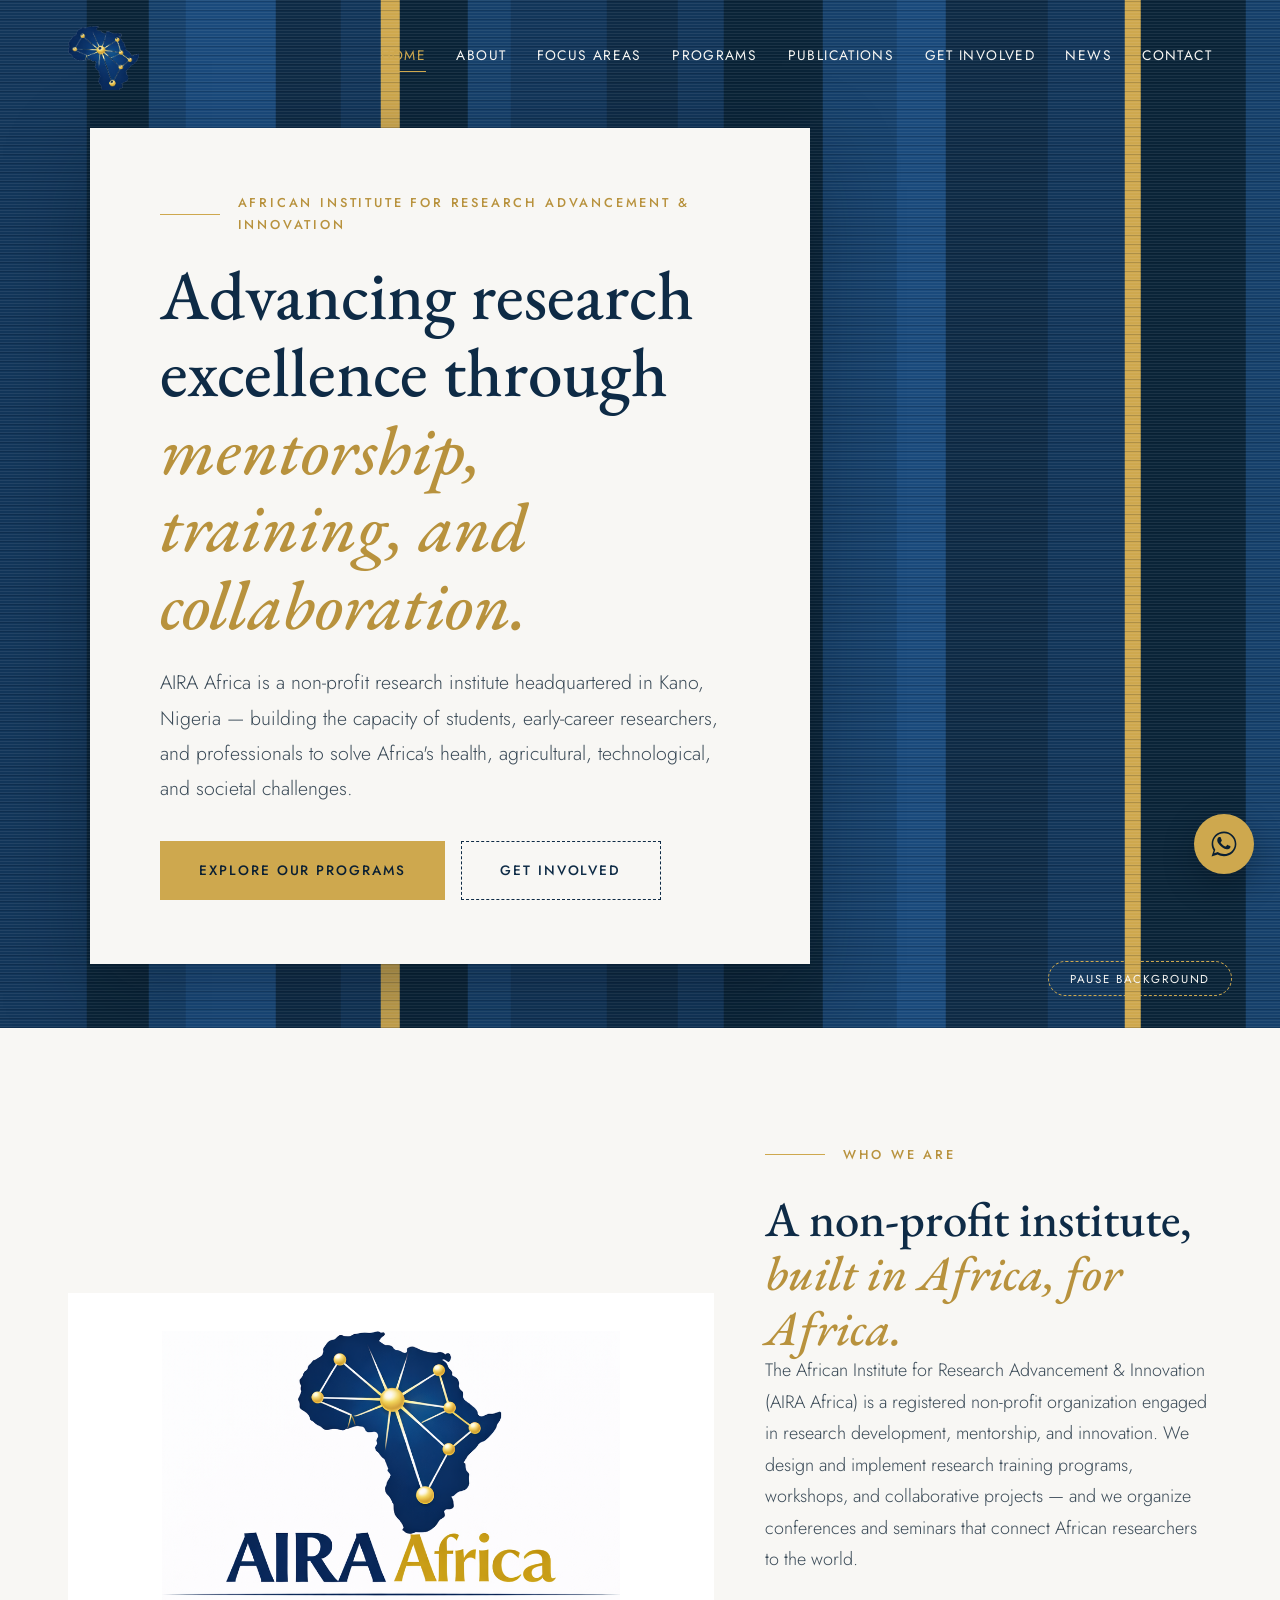
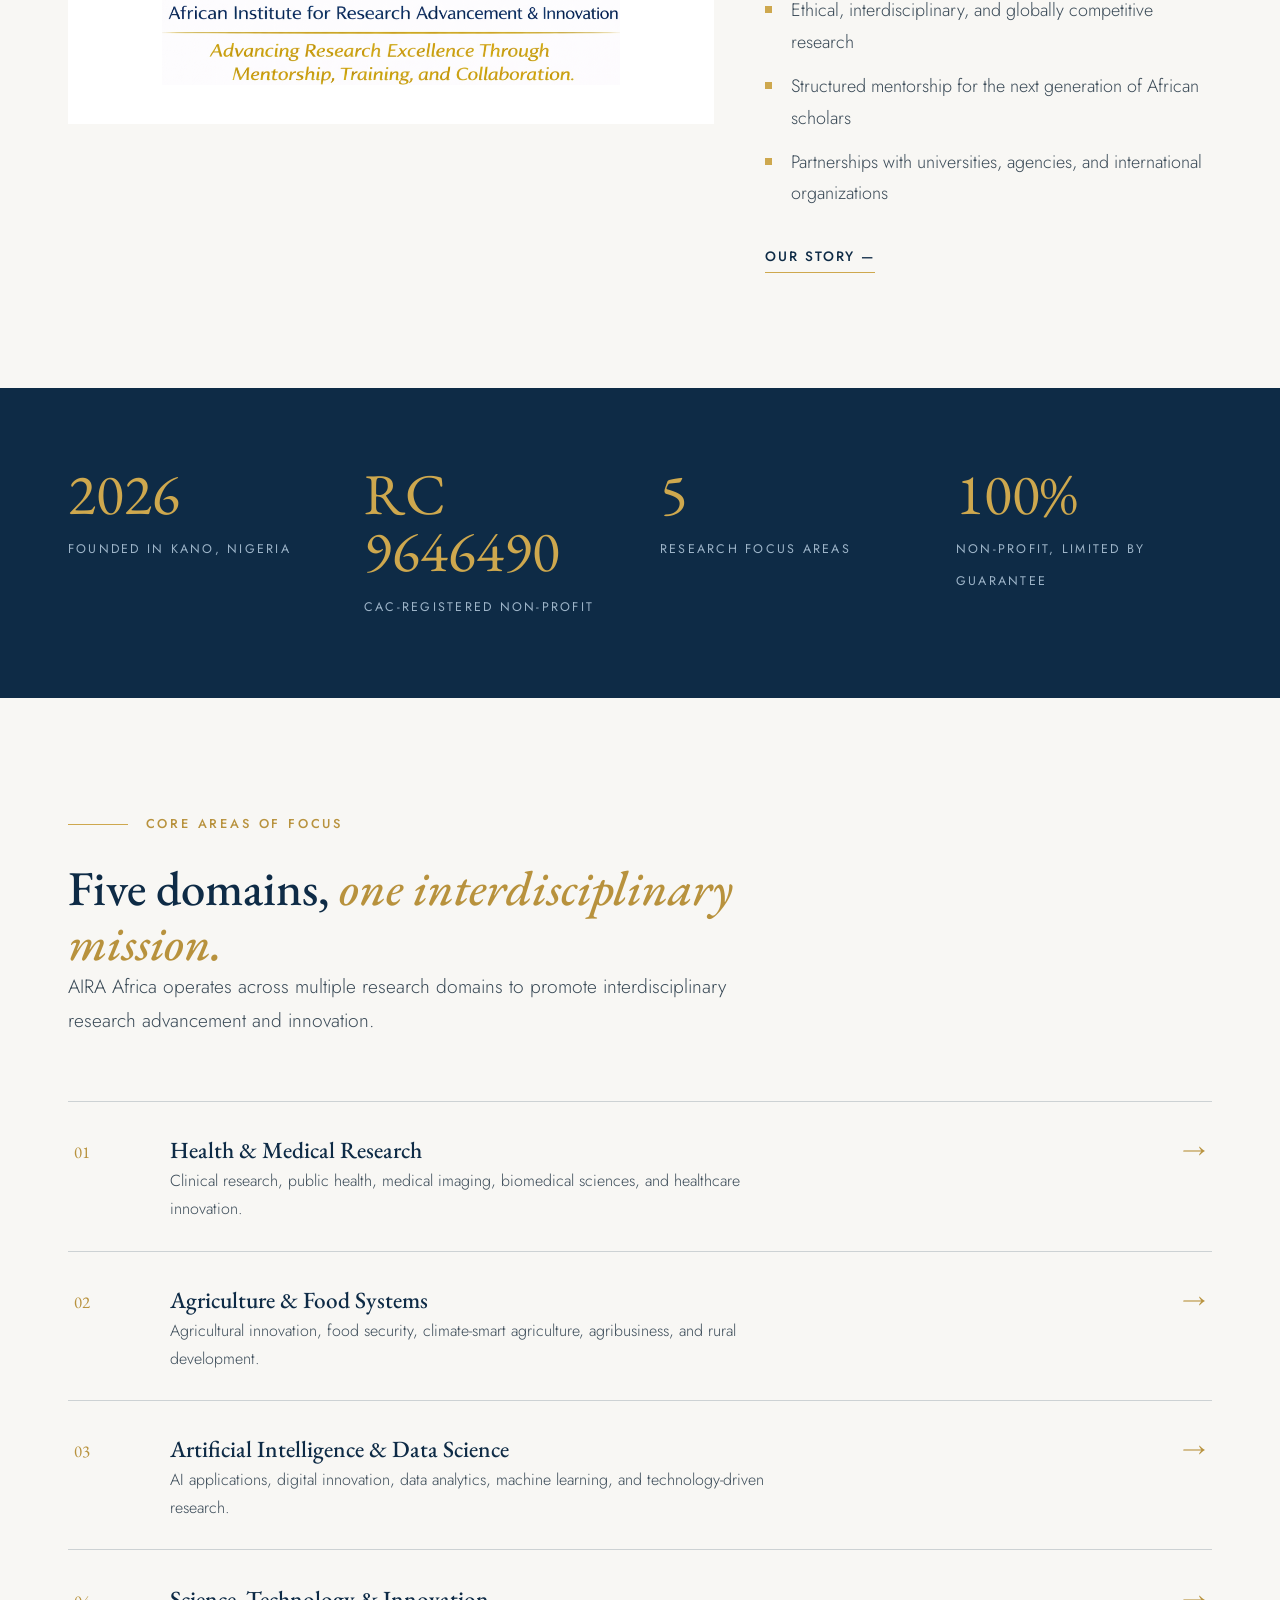
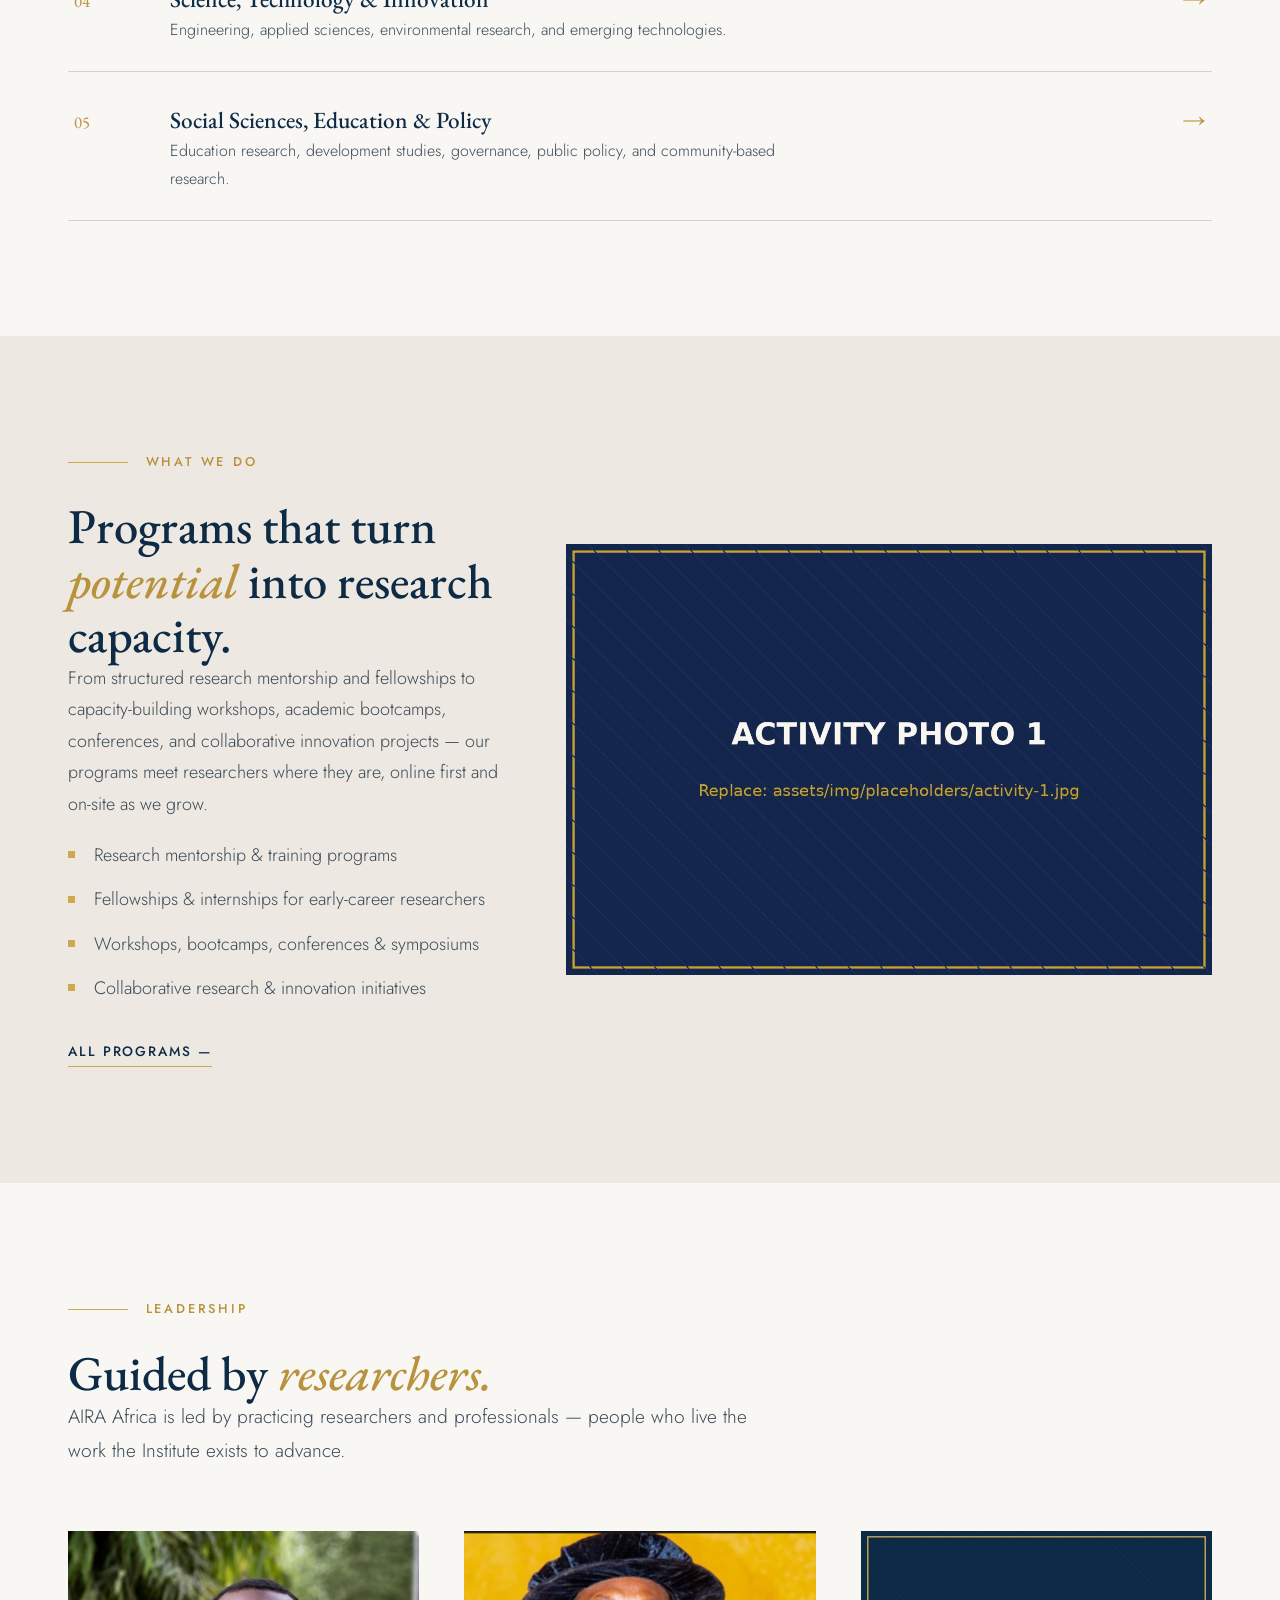
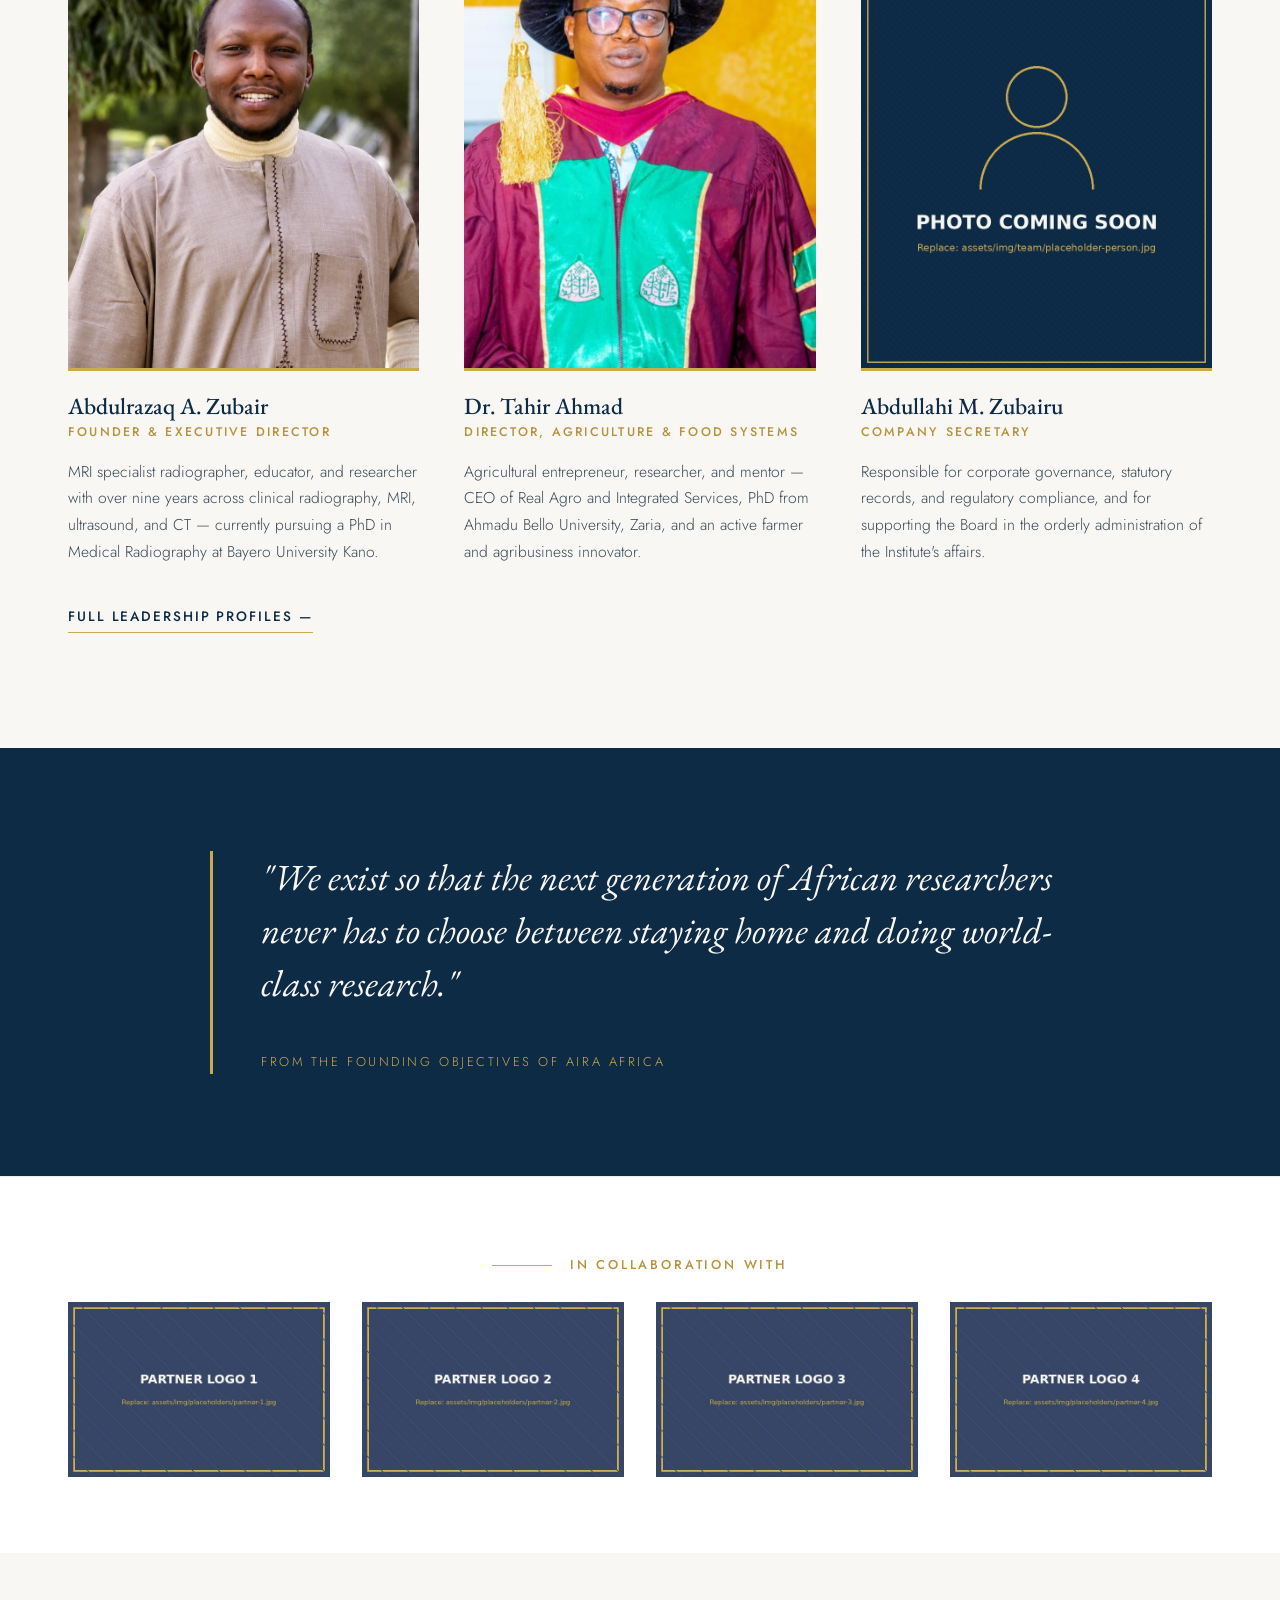
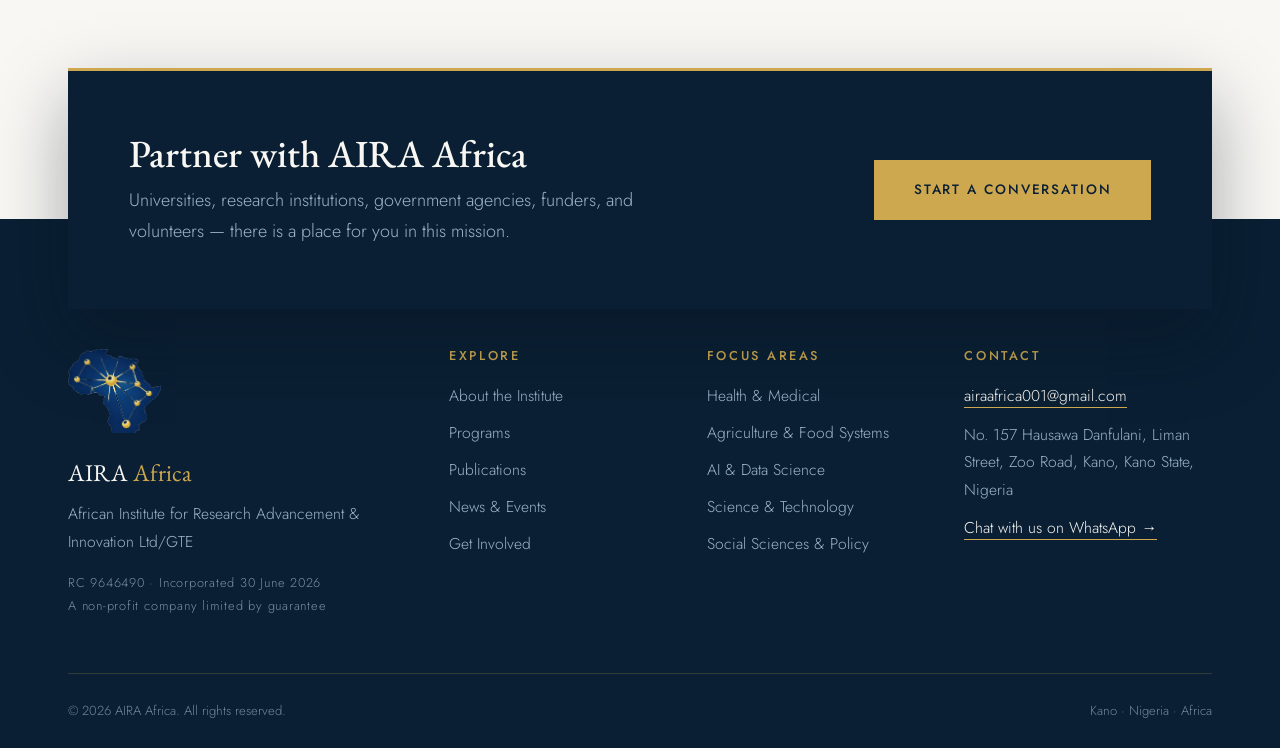
==== index.html @ a200ec52 "Add files via upload" ====
<!DOCTYPE html>
<html lang="en">
<head>
<meta charset="UTF-8">
<meta name="viewport" content="width=device-width, initial-scale=1.0">
<title>AIRA Africa — African Institute for Research Advancement &amp; Innovation</title>
<meta name="description" content="AIRA Africa is a non-profit research institute in Kano, Nigeria, advancing research excellence through mentorship, training, and collaboration across health, agriculture, AI, technology, and social sciences.">
<link rel="icon" type="image/png" href="assets/img/favicon.png">
<link rel="preconnect" href="https://fonts.googleapis.com">
<link rel="preconnect" href="https://fonts.gstatic.com" crossorigin>
<link href="https://fonts.googleapis.com/css2?family=EB+Garamond:ital,wght@0,400;0,500;0,600;1,400;1,500&family=Jost:wght@300;400;500;600&display=swap" rel="stylesheet">
<link rel="stylesheet" href="css/style.css">
</head>
<body>

<header class="site-header" id="siteHeader">
  <div class="header-inner">
    <a href="index.html" class="brand"><img class="brand-mark" src="assets/img/logo-mark.png" alt="AIRA Africa emblem"><img class="brand-full" src="assets/img/logo.png" alt="AIRA Africa — African Institute for Research Advancement &amp; Innovation"></a>
    <nav class="main-nav" id="mainNav" aria-label="Main navigation">
      <a href="index.html" class="active">Home</a>
      <a href="about.html">About</a>
      <a href="focus-areas.html">Focus Areas</a>
      <a href="programs.html">Programs</a>
      <a href="publications.html">Publications</a>
      <a href="get-involved.html">Get Involved</a>
      <a href="news.html">News</a>
      <a href="contact.html">Contact</a>
    </nav>
    <button class="nav-toggle" id="navToggle" aria-label="Toggle menu" aria-expanded="false"><span></span><span></span><span></span></button>
  </div>
</header>

<!-- ================= HERO ================= -->
<section class="hero">
  <canvas class="weave-canvas" aria-hidden="true"></canvas>
  <div class="hero-island">
    <p class="mini-title">African Institute for Research Advancement &amp; Innovation</p>
    <h1>Advancing research excellence through <em>mentorship, training, and collaboration.</em></h1>
    <p class="lede">AIRA Africa is a non-profit research institute headquartered in Kano, Nigeria — building the capacity of students, early-career researchers, and professionals to solve Africa's health, agricultural, technological, and societal challenges.</p>
    <div class="hero-actions">
      <a href="programs.html" class="btn btn-gold">Explore Our Programs</a>
      <a href="get-involved.html" class="btn btn-outline">Get Involved</a>
    </div>
  </div>
  <button class="weave-toggle">Pause background</button>
</section>

<!-- ================= WHO WE ARE ================= -->
<section class="section">
  <div class="wrap">
    <div class="split">
      <div class="split-media reveal">
        <img class="contain" src="assets/img/logo-full.png" alt="AIRA Africa official emblem — the African continent rendered as a connected research network">
      </div>
      <div class="split-body reveal" data-delay="1">
        <p class="mini-title">Who We Are</p>
        <h2>A non-profit institute, <em>built in Africa, for Africa.</em></h2>
        <p>The African Institute for Research Advancement &amp; Innovation (AIRA Africa) is a registered non-profit organization engaged in research development, mentorship, and innovation. We design and implement research training programs, workshops, and collaborative projects — and we organize conferences and seminars that connect African researchers to the world.</p>
        <ul class="gold-list">
          <li>Ethical, interdisciplinary, and globally competitive research</li>
          <li>Structured mentorship for the next generation of African scholars</li>
          <li>Partnerships with universities, agencies, and international organizations</li>
        </ul>
        <a href="about.html" class="more">Our Story —</a>
      </div>
    </div>
  </div>
</section>

<!-- ================= STATS ================= -->
<section class="stats-band">
  <div class="wrap">
    <div class="stats-grid">
      <div class="stat reveal"><span class="stat-value">2026</span><span class="stat-label">Founded in Kano, Nigeria</span></div>
      <div class="stat reveal" data-delay="1"><span class="stat-value">RC 9646490</span><span class="stat-label">CAC-registered non-profit</span></div>
      <div class="stat reveal" data-delay="2"><span class="stat-value">5</span><span class="stat-label">Research focus areas</span></div>
      <div class="stat reveal" data-delay="3"><span class="stat-value">100%</span><span class="stat-label">Non-profit, limited by guarantee</span></div>
    </div>
  </div>
</section>

<!-- ================= FOCUS AREAS ================= -->
<section class="section">
  <div class="wrap">
    <div class="section-head reveal">
      <p class="mini-title">Core Areas of Focus</p>
      <h2>Five domains, <em>one interdisciplinary mission.</em></h2>
      <p class="lede">AIRA Africa operates across multiple research domains to promote interdisciplinary research advancement and innovation.</p>
    </div>
    <div class="line-list">
      <a class="line-row reveal" href="focus-areas.html#health">
        <span class="row-num">01</span>
        <span><h3>Health &amp; Medical Research</h3><p>Clinical research, public health, medical imaging, biomedical sciences, and healthcare innovation.</p></span>
        <span class="row-arrow">→</span>
      </a>
      <a class="line-row reveal" href="focus-areas.html#agriculture">
        <span class="row-num">02</span>
        <span><h3>Agriculture &amp; Food Systems</h3><p>Agricultural innovation, food security, climate-smart agriculture, agribusiness, and rural development.</p></span>
        <span class="row-arrow">→</span>
      </a>
      <a class="line-row reveal" href="focus-areas.html#ai">
        <span class="row-num">03</span>
        <span><h3>Artificial Intelligence &amp; Data Science</h3><p>AI applications, digital innovation, data analytics, machine learning, and technology-driven research.</p></span>
        <span class="row-arrow">→</span>
      </a>
      <a class="line-row reveal" href="focus-areas.html#science">
        <span class="row-num">04</span>
        <span><h3>Science, Technology &amp; Innovation</h3><p>Engineering, applied sciences, environmental research, and emerging technologies.</p></span>
        <span class="row-arrow">→</span>
      </a>
      <a class="line-row reveal" href="focus-areas.html#social">
        <span class="row-num">05</span>
        <span><h3>Social Sciences, Education &amp; Policy</h3><p>Education research, development studies, governance, public policy, and community-based research.</p></span>
        <span class="row-arrow">→</span>
      </a>
    </div>
  </div>
</section>

<!-- ================= PROGRAMS PREVIEW ================= -->
<section class="section off">
  <div class="wrap">
    <div class="split flip">
      <div class="split-media reveal">
        <img src="assets/img/placeholders/activity-1.jpg" alt="Placeholder for a photo of an AIRA Africa mentorship or training session">
      </div>
      <div class="split-body reveal" data-delay="1">
        <p class="mini-title">What We Do</p>
        <h2>Programs that turn <em>potential</em> into research capacity.</h2>
        <p>From structured research mentorship and fellowships to capacity-building workshops, academic bootcamps, conferences, and collaborative innovation projects — our programs meet researchers where they are, online first and on-site as we grow.</p>
        <ul class="gold-list">
          <li>Research mentorship &amp; training programs</li>
          <li>Fellowships &amp; internships for early-career researchers</li>
          <li>Workshops, bootcamps, conferences &amp; symposiums</li>
          <li>Collaborative research &amp; innovation initiatives</li>
        </ul>
        <a href="programs.html" class="more">All Programs —</a>
      </div>
    </div>
  </div>
</section>

<!-- ================= LEADERSHIP PREVIEW ================= -->
<section class="section">
  <div class="wrap">
    <div class="section-head reveal">
      <p class="mini-title">Leadership</p>
      <h2>Guided by <em>researchers.</em></h2>
      <p class="lede">AIRA Africa is led by practicing researchers and professionals — people who live the work the Institute exists to advance.</p>
    </div>
    <div class="team-grid">
      <div class="team-member reveal">
        <div class="team-photo"><img src="assets/img/team/abdulrazaq-zubair.jpg" alt="Portrait of Abdulrazaq Abdulrazaq Zubair"></div>
        <h3>Abdulrazaq A. Zubair</h3>
        <span class="team-role">Founder &amp; Executive Director</span>
        <p>MRI specialist radiographer, educator, and researcher with over nine years across clinical radiography, MRI, ultrasound, and CT — currently pursuing a PhD in Medical Radiography at Bayero University Kano.</p>
      </div>
      <div class="team-member reveal" data-delay="1">
        <div class="team-photo"><img src="assets/img/team/tahir-ahmad.jpg" alt="Portrait of Dr. Tahir Ahmad"></div>
        <h3>Dr. Tahir Ahmad</h3>
        <span class="team-role">Director, Agriculture &amp; Food Systems</span>
        <p>Agricultural entrepreneur, researcher, and mentor — CEO of Real Agro and Integrated Services, PhD from Ahmadu Bello University, Zaria, and an active farmer and agribusiness innovator.</p>
      </div>
      <div class="team-member reveal" data-delay="2">
        <div class="team-photo"><img src="assets/img/team/placeholder-person.jpg" alt="Placeholder portrait for Abdullahi Muhammad Zubairu"></div>
        <h3>Abdullahi M. Zubairu</h3>
        <span class="team-role">Company Secretary</span>
        <p>Responsible for corporate governance, statutory records, and regulatory compliance, and for supporting the Board in the orderly administration of the Institute's affairs.</p>
      </div>
    </div>
    <p style="margin-top: 2.2rem;" class="reveal"><a href="about.html#leadership" class="more" style="display: inline-block; font-size: 0.85rem; font-weight: 500; letter-spacing: 0.14em; text-transform: uppercase; color: var(--marine); border-bottom: 1px solid var(--gold); padding-bottom: 3px;">Full Leadership Profiles —</a></p>
  </div>
</section>

<!-- ================= QUOTE ================= -->
<section class="quote-band">
  <div class="wrap">
    <blockquote class="reveal">
      <p>"We exist so that the next generation of African researchers never has to choose between staying home and doing world-class research."</p>
      <cite>From the founding objectives of AIRA Africa</cite>
    </blockquote>
  </div>
</section>

<!-- ================= PARTNERS ================= -->
<section class="partners-strip">
  <div class="wrap">
    <p class="mini-title centered reveal">In Collaboration With</p>
    <div class="partner-row reveal">
      <img src="assets/img/placeholders/partner-1.jpg" alt="Partner logo placeholder 1">
      <img src="assets/img/placeholders/partner-2.jpg" alt="Partner logo placeholder 2">
      <img src="assets/img/placeholders/partner-3.jpg" alt="Partner logo placeholder 3">
      <img src="assets/img/placeholders/partner-4.jpg" alt="Partner logo placeholder 4">
    </div>
  </div>
</section>

<!-- ================= CTA ================= -->
<section class="section" style="padding-bottom: 0;">
  <div class="wrap">
    <div class="cta-overlap reveal">
      <div class="cta-card">
        <div>
          <h2>Partner with AIRA Africa</h2>
          <p>Universities, research institutions, government agencies, funders, and volunteers — there is a place for you in this mission.</p>
        </div>
        <div class="cta-actions">
          <a href="#" class="btn btn-gold" data-chat>Start a Conversation</a>
        </div>
      </div>
    </div>
  </div>
</section>

<footer class="site-footer">
  <div class="wrap">
    <div class="footer-grid">
      <div class="footer-brand">
        <img src="assets/img/logo-mark.png" alt="AIRA Africa emblem">
        <p class="footer-name">AIRA <span>Africa</span></p>
        <p>African Institute for Research Advancement &amp; Innovation Ltd/GTE</p>
        <p class="footer-rc">RC 9646490 · Incorporated 30 June 2026<br>A non-profit company limited by guarantee</p>
      </div>
      <div>
        <h4>Explore</h4>
        <ul class="footer-links">
          <li><a href="about.html">About the Institute</a></li>
          <li><a href="programs.html">Programs</a></li>
          <li><a href="publications.html">Publications</a></li>
          <li><a href="news.html">News &amp; Events</a></li>
          <li><a href="get-involved.html">Get Involved</a></li>
        </ul>
      </div>
      <div>
        <h4>Focus Areas</h4>
        <ul class="footer-links">
          <li><a href="focus-areas.html#health">Health &amp; Medical</a></li>
          <li><a href="focus-areas.html#agriculture">Agriculture &amp; Food Systems</a></li>
          <li><a href="focus-areas.html#ai">AI &amp; Data Science</a></li>
          <li><a href="focus-areas.html#science">Science &amp; Technology</a></li>
          <li><a href="focus-areas.html#social">Social Sciences &amp; Policy</a></li>
        </ul>
      </div>
      <div class="footer-contact">
        <h4>Contact</h4>
        <p><a href="mailto:airaafrica001@gmail.com">airaafrica001@gmail.com</a></p>
        <p>No. 157 Hausawa Danfulani, Liman Street, Zoo Road, Kano, Kano State, Nigeria</p>
        <p><a href="#" data-chat>Chat with us on WhatsApp →</a></p>
      </div>
    </div>
    <div class="footer-bottom">
      <span>© <span class="js-year">2026</span> AIRA Africa. All rights reserved.</span>
      <span>Kano · Nigeria · Africa</span>
    </div>
  </div>
</footer>

<script src="js/main.js"></script>
</body>
</html>
---- css/style.css ----
/* ============================================================
   AIRA AFRICA — Scholarly Pan-African design system
   Palette: cream / deep marine navy / heritage gold
   Type: EB Garamond (display serif) + Jost (sans)
   ============================================================ */

:root {
  --cream: #F8F7F4;
  --off: #ede9e2;
  --marine: #0e2b46;
  --marine-deep: #0a1f33;
  --marine-soft: #16406b;
  --gold: #cea84e;
  --gold-deep: #b8923d;
  --gold-soft: #e6cf9a;
  --text: #3A4A57;
  --text-light: #9db4c8;
  --white: #ffffff;
  --serif: "EB Garamond", Georgia, serif;
  --sans: "Jost", "Segoe UI", Verdana, sans-serif;
  --maxw: 1240px;
  --header-h: 96px;
}

* { margin: 0; padding: 0; box-sizing: border-box; }

html { scroll-behavior: smooth; }

body {
  font-family: var(--sans);
  font-weight: 300;
  font-size: 1.125rem;
  line-height: 1.75;
  color: var(--text);
  background: var(--cream);
  -webkit-font-smoothing: antialiased;
}

img { max-width: 100%; display: block; }

a { color: var(--marine); text-decoration: none; }

h1, h2, h3, h4 {
  font-family: var(--serif);
  font-weight: 500;
  color: var(--marine);
  line-height: 1.12;
}

h1 { font-size: clamp(2.6rem, 5.4vw, 4.6rem); }
h2 { font-size: clamp(2rem, 3.8vw, 3.4rem); }
h3 { font-size: clamp(1.4rem, 2.2vw, 1.9rem); }

h1 em, h2 em, h3 em { font-style: italic; color: var(--gold-deep); }

p { margin-bottom: 1.1em; }
p:last-child { margin-bottom: 0; }

::selection { background: var(--gold); color: var(--marine-deep); }

.wrap { max-width: var(--maxw); margin: 0 auto; padding: 0 clamp(1.2rem, 4vw, 3rem); }

/* ---------- Gold mini-title (signature element) ---------- */
.mini-title {
  display: flex;
  align-items: center;
  gap: 1.1rem;
  font-family: var(--sans);
  font-size: 0.8rem;
  font-weight: 500;
  letter-spacing: 0.22em;
  text-transform: uppercase;
  color: var(--gold-deep);
  margin-bottom: 1.6rem;
}
.mini-title::before {
  content: "";
  width: 60px;
  height: 1px;
  background: var(--gold);
  flex: 0 0 auto;
}
.mini-title.centered { justify-content: center; }

/* ---------- Buttons ---------- */
.btn {
  display: inline-block;
  font-family: var(--sans);
  font-size: 0.85rem;
  font-weight: 500;
  letter-spacing: 0.14em;
  text-transform: uppercase;
  padding: 1.05rem 2.4rem;
  border: 1px solid transparent;
  cursor: pointer;
  transition: background 0.35s ease, color 0.35s ease, border-color 0.35s ease;
}
.btn-gold { background: var(--gold); color: var(--marine-deep); }
.btn-gold:hover { background: var(--white); color: var(--marine); border-color: var(--marine); }
.btn-outline { background: transparent; color: var(--marine); border: 1px dashed var(--marine); }
.btn-outline:hover { background: var(--marine); color: var(--cream); border-style: solid; }
.btn-outline-light { background: transparent; color: var(--cream); border: 1px dashed var(--gold); }
.btn-outline-light:hover { background: var(--gold); color: var(--marine-deep); border-style: solid; }

/* ---------- Header ---------- */
.site-header {
  position: fixed;
  top: 0; left: 0; right: 0;
  z-index: 100;
  transition: background 0.4s ease, box-shadow 0.4s ease;
}
.header-inner {
  max-width: var(--maxw);
  margin: 0 auto;
  padding: 1.6rem clamp(1.2rem, 4vw, 3rem);
  display: flex;
  align-items: center;
  justify-content: space-between;
  gap: 2rem;
  transition: padding 0.4s ease;
}
.site-header.scrolled {
  background: rgba(248, 247, 244, 0.97);
  box-shadow: 0 1px 0 rgba(14, 43, 70, 0.12);
}
.site-header.scrolled .header-inner { padding-top: 0.7rem; padding-bottom: 0.7rem; }
.brand img { height: 64px; width: auto; transition: height 0.4s ease; }
.site-header.scrolled .brand img { height: 48px; }

.main-nav { display: flex; gap: 1.9rem; align-items: center; }
.main-nav a {
  font-size: 0.86rem;
  font-weight: 400;
  letter-spacing: 0.1em;
  text-transform: uppercase;
  color: var(--marine);
  padding-bottom: 4px;
  border-bottom: 1px solid transparent;
  transition: border-color 0.3s ease, color 0.3s ease;
}
.main-nav a:hover { border-color: var(--gold); }
.main-nav a.active { border-color: var(--gold); color: var(--gold-deep); }

.nav-toggle {
  display: none;
  background: none;
  border: none;
  cursor: pointer;
  width: 34px; height: 26px;
  position: relative;
  z-index: 110;
}
.nav-toggle span {
  display: block;
  position: absolute;
  left: 0; width: 100%; height: 2px;
  background: var(--marine);
  transition: transform 0.35s ease, opacity 0.3s ease, top 0.35s ease;
}
.nav-toggle span:nth-child(1) { top: 2px; }
.nav-toggle span:nth-child(2) { top: 12px; }
.nav-toggle span:nth-child(3) { top: 22px; }
.nav-toggle.open span:nth-child(1) { top: 12px; transform: rotate(45deg); }
.nav-toggle.open span:nth-child(2) { opacity: 0; }
.nav-toggle.open span:nth-child(3) { top: 12px; transform: rotate(-45deg); }

/* ---------- Hero (home) ---------- */
.hero {
  position: relative;
  min-height: 100vh;
  display: flex;
  align-items: center;
  overflow: hidden;
  background: var(--marine);
}
.weave-canvas {
  position: absolute;
  inset: 0;
  width: 100%;
  height: 100%;
  display: block;
}
.hero-island {
  position: relative;
  z-index: 2;
  background: var(--cream);
  padding: clamp(2.2rem, 5vw, 4.2rem) clamp(2rem, 5.5vw, 4.8rem);
  max-width: 720px;
  margin: calc(var(--header-h) + 2rem) auto 4rem clamp(1.2rem, 7vw, 8rem);
  box-shadow: 0 30px 80px rgba(6, 18, 30, 0.35);
}
.hero-island .mini-title { margin-bottom: 1.2rem; }
.hero-island h1 { margin-bottom: 1.4rem; }
.hero-island .lede {
  font-size: 1.22rem;
  line-height: 1.8;
  margin-bottom: 2.2rem;
}
.hero-actions { display: flex; gap: 1rem; flex-wrap: wrap; }

.weave-toggle {
  position: absolute;
  z-index: 3;
  bottom: 2rem;
  right: clamp(1.2rem, 4vw, 3rem);
  background: transparent;
  color: var(--cream);
  border: 1px dashed var(--gold);
  border-radius: 2em;
  font-family: var(--sans);
  font-size: 0.72rem;
  letter-spacing: 0.16em;
  text-transform: uppercase;
  padding: 0.55rem 1.3rem;
  cursor: pointer;
  transition: background 0.3s ease, color 0.3s ease;
}
.weave-toggle:hover { background: var(--gold); color: var(--marine-deep); }

/* ---------- Page hero (inner pages) ---------- */
.page-hero {
  position: relative;
  background: var(--marine);
  padding: calc(var(--header-h) + 4.5rem) 0 4.5rem;
  overflow: hidden;
}
.page-hero .weave-canvas { opacity: 0.5; }
.page-hero .wrap { position: relative; z-index: 2; }
.page-hero h1 { color: var(--cream); }
.page-hero h1 em { color: var(--gold); }
.page-hero .mini-title { color: var(--gold); }
.page-hero .lede { color: var(--text-light); max-width: 640px; font-size: 1.2rem; }

/* ---------- Sections ---------- */
.section { padding: clamp(4.5rem, 9vw, 8rem) 0; }
.section.off { background: var(--off); }
.section.marine { background: var(--marine); color: var(--text-light); }
.section.marine h2, .section.marine h3 { color: var(--cream); }
.section.marine h2 em, .section.marine h3 em { color: var(--gold); }

.section-head { max-width: 720px; margin-bottom: clamp(2.5rem, 5vw, 4.5rem); }
.section-head .lede { font-size: 1.2rem; }

/* ---------- Editorial split rows (8:4 / 4:8) ---------- */
.split {
  display: grid;
  grid-template-columns: repeat(12, 1fr);
  gap: clamp(1.5rem, 4vw, 4rem);
  align-items: center;
  margin-bottom: clamp(3.5rem, 7vw, 6.5rem);
}
.split:last-child { margin-bottom: 0; }
.split .split-media { grid-column: span 7; }
.split .split-body { grid-column: span 5; }
.split.flip .split-media { grid-column: 6 / span 7; order: 2; }
.split.flip .split-body { grid-column: 1 / span 5; order: 1; }
.split-media img { width: 100%; aspect-ratio: 3 / 2; object-fit: cover; }
.split-body .num {
  font-family: var(--serif);
  font-size: 1rem;
  color: var(--gold-deep);
  letter-spacing: 0.3em;
  display: block;
  margin-bottom: 0.8rem;
}
.split-body h3 { margin-bottom: 1rem; }
.split-body h3::after {
  content: "";
  display: block;
  width: 52px;
  height: 2px;
  background: var(--gold);
  margin-top: 1rem;
}
.split-body .more {
  display: inline-block;
  margin-top: 1.4rem;
  font-size: 0.85rem;
  font-weight: 500;
  letter-spacing: 0.14em;
  text-transform: uppercase;
  color: var(--marine);
  border-bottom: 1px solid var(--gold);
  padding-bottom: 3px;
}
.split-body .more:hover { color: var(--gold-deep); }

/* ---------- Stats band ---------- */
.stats-band { background: var(--marine); padding: clamp(3rem, 6vw, 5rem) 0; }
.stats-grid {
  display: grid;
  grid-template-columns: repeat(4, 1fr);
  gap: 2.5rem;
  text-align: left;
}
.stat .stat-value {
  font-family: var(--serif);
  font-size: clamp(2.4rem, 4.5vw, 3.6rem);
  color: var(--gold);
  line-height: 1;
  display: block;
  margin-bottom: 0.6rem;
}
.stat .stat-label {
  font-size: 0.78rem;
  font-weight: 400;
  letter-spacing: 0.18em;
  text-transform: uppercase;
  color: var(--text-light);
}

/* ---------- Editorial list rows (programs preview etc.) ---------- */
.line-list { border-top: 1px solid rgba(14, 43, 70, 0.18); }
.line-row {
  display: grid;
  grid-template-columns: 70px 1fr auto;
  gap: 1.6rem;
  align-items: baseline;
  padding: 1.7rem 0.4rem;
  border-bottom: 1px solid rgba(14, 43, 70, 0.18);
  transition: background 0.3s ease, padding-left 0.3s ease;
}
.line-row:hover { background: rgba(206, 168, 78, 0.08); padding-left: 1.2rem; }
.line-row .row-num { font-family: var(--serif); color: var(--gold-deep); font-size: 1.05rem; }
.line-row h3 { font-size: 1.45rem; margin-bottom: 0.25rem; }
.line-row p { font-size: 1rem; color: var(--text); max-width: 640px; }
.line-row .row-arrow {
  font-family: var(--serif);
  font-size: 1.5rem;
  color: var(--gold-deep);
  transition: transform 0.3s ease;
}
.line-row:hover .row-arrow { transform: translateX(6px); }

/* ---------- Gold square bullets ---------- */
.gold-list { list-style: none; }
.gold-list li {
  position: relative;
  padding-left: 1.6rem;
  margin-bottom: 0.8rem;
}
.gold-list li::before {
  content: "";
  position: absolute;
  left: 0; top: 0.62em;
  width: 7px; height: 7px;
  background: var(--gold);
}

/* ---------- Quote band ---------- */
.quote-band { background: var(--marine); padding: clamp(4rem, 8vw, 7rem) 0; }
.quote-band blockquote {
  max-width: 860px;
  margin: 0 auto;
  border-left: 3px solid var(--gold);
  padding-left: clamp(1.5rem, 4vw, 3rem);
}
.quote-band blockquote p {
  font-family: var(--serif);
  font-size: clamp(1.5rem, 3vw, 2.3rem);
  font-style: italic;
  line-height: 1.45;
  color: var(--cream);
}
.quote-band cite {
  display: block;
  margin-top: 1.4rem;
  font-family: var(--sans);
  font-style: normal;
  font-size: 0.8rem;
  letter-spacing: 0.2em;
  text-transform: uppercase;
  color: var(--gold);
}

/* ---------- CTA card overlapping footer ---------- */
.cta-overlap { position: relative; z-index: 5; margin-bottom: -90px; }
.cta-card {
  background: var(--marine-deep);
  border-top: 3px solid var(--gold);
  display: grid;
  grid-template-columns: 1.4fr 1fr;
  gap: 2rem;
  align-items: center;
  padding: clamp(2.2rem, 5vw, 3.8rem);
  box-shadow: 0 30px 70px rgba(6, 18, 30, 0.35);
}
.cta-card h2 { color: var(--cream); font-size: clamp(1.7rem, 3vw, 2.5rem); margin-bottom: 0.6rem; }
.cta-card p { color: var(--text-light); }
.cta-card .cta-actions { text-align: right; }

/* ---------- Footer ---------- */
.site-footer {
  background: var(--marine-deep);
  color: var(--text-light);
  padding: 130px 0 0;
  font-size: 0.98rem;
}
.footer-grid {
  display: grid;
  grid-template-columns: 1.6fr 1fr 1fr 1.2fr;
  gap: clamp(2rem, 4vw, 4rem);
  padding-bottom: 3.5rem;
}
.footer-brand img { height: 84px; width: auto; margin-bottom: 1.2rem; }
.footer-name {
  font-family: var(--serif);
  font-size: 1.5rem;
  color: var(--cream);
  margin-bottom: 0.4rem;
}
.footer-name span { color: var(--gold); }
.footer-rc {
  margin-top: 1rem;
  font-size: 0.8rem;
  letter-spacing: 0.06em;
  color: rgba(157, 180, 200, 0.75);
}
.site-footer h4 {
  color: var(--gold);
  font-family: var(--sans);
  font-size: 0.8rem;
  font-weight: 500;
  letter-spacing: 0.2em;
  text-transform: uppercase;
  margin-bottom: 1.2rem;
}
.footer-links { list-style: none; }
.footer-links li { margin-bottom: 0.6rem; }
.footer-links a { color: var(--text-light); transition: color 0.3s ease; }
.footer-links a:hover { color: var(--gold); }
.footer-contact p { margin-bottom: 0.7rem; }
.footer-contact a { color: var(--cream); border-bottom: 1px solid var(--gold); }
.footer-contact a:hover { color: var(--gold); }
.footer-bottom {
  border-top: 1px solid rgba(206, 168, 78, 0.2);
  padding: 1.6rem 0;
  font-size: 0.82rem;
  display: flex;
  justify-content: space-between;
  gap: 1rem;
  flex-wrap: wrap;
  color: rgba(157, 180, 200, 0.7);
}

/* ---------- Leadership ---------- */
.team-grid {
  display: grid;
  grid-template-columns: repeat(3, 1fr);
  gap: clamp(1.8rem, 3.5vw, 3.2rem);
}
.team-member .team-photo {
  aspect-ratio: 4 / 5;
  overflow: hidden;
  margin-bottom: 1.4rem;
  border-bottom: 3px solid var(--gold);
}
.team-member .team-photo img {
  width: 100%; height: 100%;
  object-fit: cover;
  transition: transform 0.6s ease;
}
.team-member:hover .team-photo img { transform: scale(1.04); }
.team-member h3 { font-size: 1.45rem; margin-bottom: 0.2rem; }
.team-member .team-role {
  font-size: 0.78rem;
  font-weight: 500;
  letter-spacing: 0.18em;
  text-transform: uppercase;
  color: var(--gold-deep);
  display: block;
  margin-bottom: 0.9rem;
}
.team-member p { font-size: 0.98rem; line-height: 1.7; }

/* ---------- Facts / definition list ---------- */
.facts {
  display: grid;
  grid-template-columns: 1fr 1fr;
  gap: 0;
  border-top: 1px solid rgba(14, 43, 70, 0.18);
}
.fact {
  padding: 1.5rem 1rem 1.5rem 0;
  border-bottom: 1px solid rgba(14, 43, 70, 0.18);
}
.fact dt {
  font-size: 0.75rem;
  font-weight: 500;
  letter-spacing: 0.18em;
  text-transform: uppercase;
  color: var(--gold-deep);
  margin-bottom: 0.4rem;
}
.fact dd { font-family: var(--serif); font-size: 1.25rem; color: var(--marine); }

/* ---------- Pathway cards (Get Involved) ---------- */
.pathways {
  display: grid;
  grid-template-columns: 1fr 1fr;
  gap: clamp(1.6rem, 3vw, 2.6rem);
}
.pathway {
  background: var(--white);
  border-top: 3px solid var(--gold);
  padding: clamp(1.8rem, 3.5vw, 2.8rem);
  transition: transform 0.35s ease, box-shadow 0.35s ease;
}
.pathway:hover { transform: translateY(-6px); box-shadow: 0 24px 50px rgba(14, 43, 70, 0.12); }
.pathway h3 { margin-bottom: 0.8rem; }
.pathway p { font-size: 1rem; margin-bottom: 1.4rem; }

/* ---------- News cards ---------- */
.news-grid {
  display: grid;
  grid-template-columns: repeat(3, 1fr);
  gap: clamp(1.6rem, 3vw, 2.6rem);
}
.news-card { background: var(--white); border-bottom: 3px solid var(--gold); }
.news-card .news-media { aspect-ratio: 3 / 2; overflow: hidden; }
.news-card .news-media img { width: 100%; height: 100%; object-fit: cover; }
.news-card .news-body { padding: 1.6rem 1.6rem 2rem; }
.news-card .news-tag {
  font-size: 0.72rem;
  font-weight: 500;
  letter-spacing: 0.2em;
  text-transform: uppercase;
  color: var(--gold-deep);
  display: block;
  margin-bottom: 0.6rem;
}
.news-card h3 { font-size: 1.3rem; margin-bottom: 0.6rem; }
.news-card p { font-size: 0.95rem; }

/* ---------- Publication streams ---------- */
.pub-stream {
  display: grid;
  grid-template-columns: 90px 1fr;
  gap: 1.8rem;
  padding: 2.4rem 0;
  border-bottom: 1px solid rgba(14, 43, 70, 0.18);
}
.pub-stream:first-of-type { border-top: 1px solid rgba(14, 43, 70, 0.18); }
.pub-stream .pub-num {
  font-family: var(--serif);
  font-size: 2.6rem;
  color: var(--gold);
  line-height: 1;
}
.pub-stream h3 { margin-bottom: 0.6rem; }
.pub-stream .pub-status {
  display: inline-block;
  margin-top: 1rem;
  font-size: 0.72rem;
  font-weight: 500;
  letter-spacing: 0.18em;
  text-transform: uppercase;
  color: var(--marine);
  border: 1px dashed var(--gold-deep);
  border-radius: 2em;
  padding: 0.4rem 1.1rem;
}

/* ---------- Image + overlapping quote (About) ---------- */
.overlap-feature { position: relative; margin-bottom: 2rem; }
.overlap-feature img { width: 82%; aspect-ratio: 3 / 2; object-fit: cover; }
.overlap-quote {
  position: absolute;
  right: 0;
  bottom: -2.5rem;
  width: 52%;
  background: var(--marine);
  border-left: 3px solid var(--gold);
  padding: clamp(1.4rem, 3vw, 2.2rem);
}
.overlap-quote p {
  font-family: var(--serif);
  font-style: italic;
  font-size: 1.15rem;
  line-height: 1.6;
  color: var(--cream);
}

/* ---------- Contact blocks ---------- */
.contact-grid {
  display: grid;
  grid-template-columns: 1fr 1fr;
  gap: clamp(2rem, 4vw, 4rem);
  align-items: start;
}
.contact-block { border-top: 3px solid var(--gold); padding-top: 1.6rem; margin-bottom: 2.4rem; }
.contact-block h3 { font-size: 1.3rem; margin-bottom: 0.7rem; }
.contact-block a.mail {
  font-family: var(--serif);
  font-size: 1.35rem;
  color: var(--marine);
  border-bottom: 1px solid var(--gold);
}
.contact-block a.mail:hover { color: var(--gold-deep); }

.form-field { margin-bottom: 1.4rem; }
.form-field label {
  display: block;
  font-size: 0.78rem;
  font-weight: 500;
  letter-spacing: 0.16em;
  text-transform: uppercase;
  color: var(--marine);
  margin-bottom: 0.5rem;
}
.form-field input,
.form-field textarea,
.form-field select {
  width: 100%;
  font-family: var(--sans);
  font-size: 1rem;
  font-weight: 300;
  color: var(--text);
  background: var(--white);
  border: 1px solid rgba(14, 43, 70, 0.25);
  padding: 0.9rem 1.1rem;
  transition: border-color 0.3s ease;
}
.form-field input:focus,
.form-field textarea:focus,
.form-field select:focus { outline: none; border-color: var(--gold-deep); }
.form-field textarea { min-height: 130px; resize: vertical; }
.form-note { font-size: 0.85rem; color: var(--text); opacity: 0.75; margin-top: 0.8rem; }

/* ---------- WhatsApp float + chat modal ---------- */
.wa-float {
  position: fixed;
  right: 1.6rem;
  bottom: 1.6rem;
  z-index: 90;
  width: 60px; height: 60px;
  border-radius: 50%;
  background: var(--gold);
  border: none;
  cursor: pointer;
  display: flex;
  align-items: center;
  justify-content: center;
  box-shadow: 0 12px 30px rgba(6, 18, 30, 0.35);
  transition: transform 0.3s ease, background 0.3s ease;
}
.wa-float:hover { transform: translateY(-4px); background: var(--gold-soft); }
.wa-float svg { width: 30px; height: 30px; fill: var(--marine-deep); }

.chat-modal {
  position: fixed;
  inset: 0;
  z-index: 200;
  display: none;
  align-items: center;
  justify-content: center;
  padding: 1.2rem;
}
.chat-modal.open { display: flex; }
.chat-backdrop {
  position: absolute;
  inset: 0;
  background: rgba(10, 31, 51, 0.55);
  backdrop-filter: blur(4px);
}
.chat-panel {
  position: relative;
  background: var(--cream);
  width: 100%;
  max-width: 480px;
  padding: 2.4rem 2.2rem;
  border-top: 3px solid var(--gold);
  box-shadow: 0 40px 90px rgba(6, 18, 30, 0.45);
  animation: chatUp 0.35s ease;
}
@keyframes chatUp {
  from { opacity: 0; transform: translateY(28px); }
  to { opacity: 1; transform: translateY(0); }
}
.chat-panel h3 { margin-bottom: 0.4rem; }
.chat-panel .chat-sub { font-size: 0.95rem; margin-bottom: 1.6rem; }
.chat-close {
  position: absolute;
  top: 0.9rem; right: 1rem;
  background: none;
  border: none;
  font-size: 1.6rem;
  color: var(--marine);
  cursor: pointer;
  line-height: 1;
}
.chat-panel .btn { width: 100%; text-align: center; }

/* ---------- Reveal on scroll ---------- */
.reveal {
  opacity: 0;
  transform: translateY(34px);
  transition: opacity 0.8s ease, transform 0.8s ease;
}
.reveal.visible { opacity: 1; transform: translateY(0); }
.reveal[data-delay="1"] { transition-delay: 0.12s; }
.reveal[data-delay="2"] { transition-delay: 0.24s; }
.reveal[data-delay="3"] { transition-delay: 0.36s; }

@media (prefers-reduced-motion: reduce) {
  .reveal { opacity: 1; transform: none; transition: none; }
  html { scroll-behavior: auto; }
}

/* ---------- Responsive ---------- */
@media (max-width: 1020px) {
  .footer-grid { grid-template-columns: 1fr 1fr; }
  .stats-grid { grid-template-columns: repeat(2, 1fr); }
  .team-grid { grid-template-columns: 1fr 1fr; }
  .news-grid { grid-template-columns: 1fr 1fr; }
}

@media (max-width: 860px) {
  .main-nav {
    position: fixed;
    inset: 0;
    background: var(--marine);
    flex-direction: column;
    justify-content: center;
    gap: 2rem;
    transform: translateY(-100%);
    transition: transform 0.45s ease;
    z-index: 105;
  }
  .main-nav.open { transform: translateY(0); }
  .main-nav a { color: var(--cream); font-size: 1.05rem; }
  .main-nav a.active { color: var(--gold); }
  .nav-toggle { display: block; }
  .nav-toggle.open span { background: var(--cream); }

  .split, .split.flip { grid-template-columns: 1fr; }
  .split .split-media, .split .split-body,
  .split.flip .split-media, .split.flip .split-body { grid-column: 1 / -1; order: initial; }

  .cta-card { grid-template-columns: 1fr; }
  .cta-card .cta-actions { text-align: left; }
  .pathways { grid-template-columns: 1fr; }
  .contact-grid { grid-template-columns: 1fr; }
  .facts { grid-template-columns: 1fr; }
  .overlap-feature img { width: 100%; }
  .overlap-quote { position: static; width: 100%; margin-top: 1rem; }
  .hero-island { margin-left: clamp(1.2rem, 4vw, 3rem); margin-right: clamp(1.2rem, 4vw, 3rem); }
  .line-row { grid-template-columns: 44px 1fr; }
  .line-row .row-arrow { display: none; }
}

@media (max-width: 620px) {
  .team-grid, .news-grid { grid-template-columns: 1fr; }
  .stats-grid { grid-template-columns: 1fr 1fr; gap: 1.6rem; }
  .brand img { height: 52px; }
  .pub-stream { grid-template-columns: 1fr; gap: 0.6rem; }
}

/* ---------- Header over dark hero (top of page) ---------- */
.brand { display: flex; align-items: center; gap: 0.7rem; }
.brand-mark { height: 56px; width: auto; transition: height 0.4s ease; }
.brand-full { display: none; }
.site-header.scrolled .brand-mark { display: none; }
.site-header.scrolled .brand-full { display: block; height: 46px; width: auto; }
.site-header:not(.scrolled) .main-nav a { color: var(--cream); }
.site-header:not(.scrolled) .main-nav a:hover,
.site-header:not(.scrolled) .main-nav a.active { color: var(--gold); border-color: var(--gold); }
.site-header:not(.scrolled) .nav-toggle span { background: var(--cream); }

/* ---------- Partners strip ---------- */
.partners-strip {
  background: var(--white);
  border-top: 1px solid rgba(14, 43, 70, 0.08);
  padding: clamp(3rem, 6vw, 5rem) 0;
}
.partner-row {
  display: grid;
  grid-template-columns: repeat(4, 1fr);
  gap: clamp(1rem, 2.5vw, 2rem);
  align-items: center;
}
.partner-row img {
  width: 100%;
  aspect-ratio: 3 / 2;
  object-fit: cover;
  opacity: 0.85;
  transition: opacity 0.3s ease, transform 0.3s ease;
}
.partner-row img:hover { opacity: 1; transform: translateY(-3px); }
@media (max-width: 620px) {
  .partner-row { grid-template-columns: 1fr 1fr; }
}

/* ---------- Logo/contain images inside split media ---------- */
.split-media img.contain {
  object-fit: contain;
  background: var(--white);
  padding: clamp(1.2rem, 3vw, 2.6rem);
}
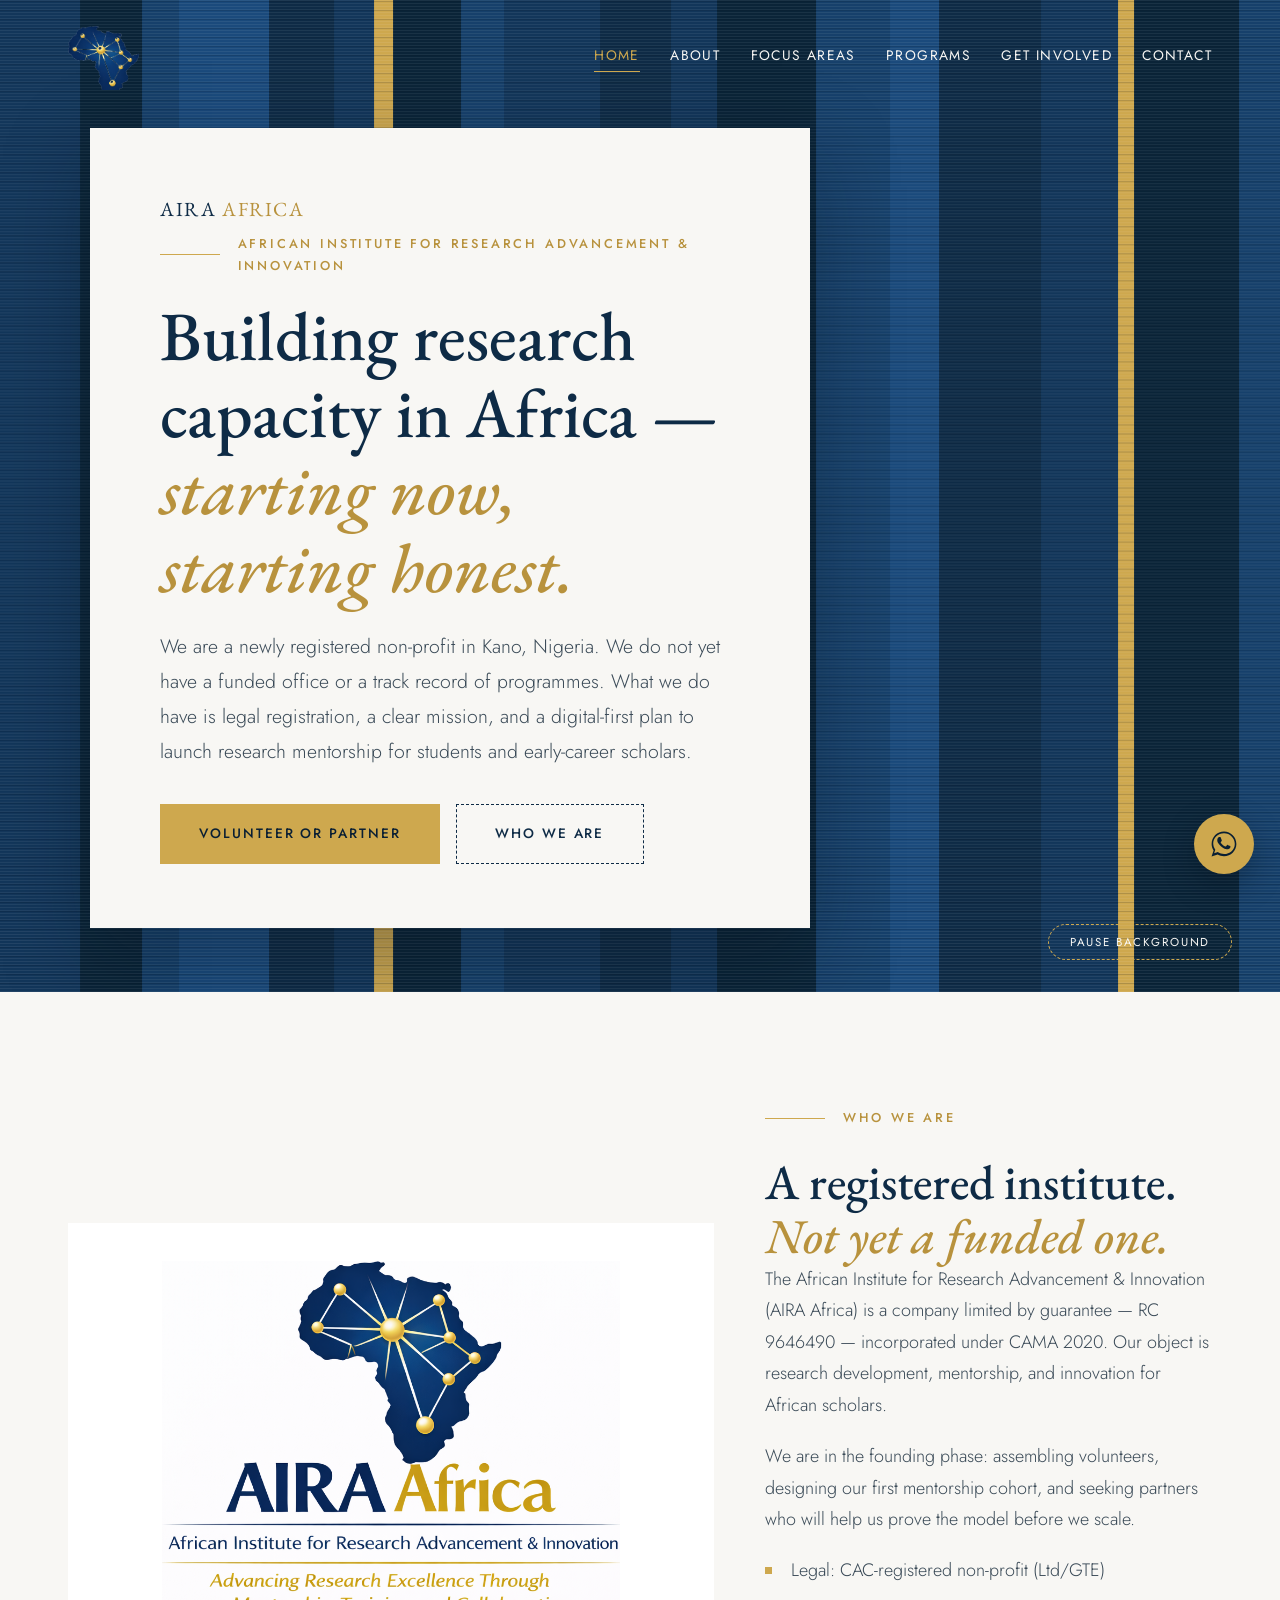
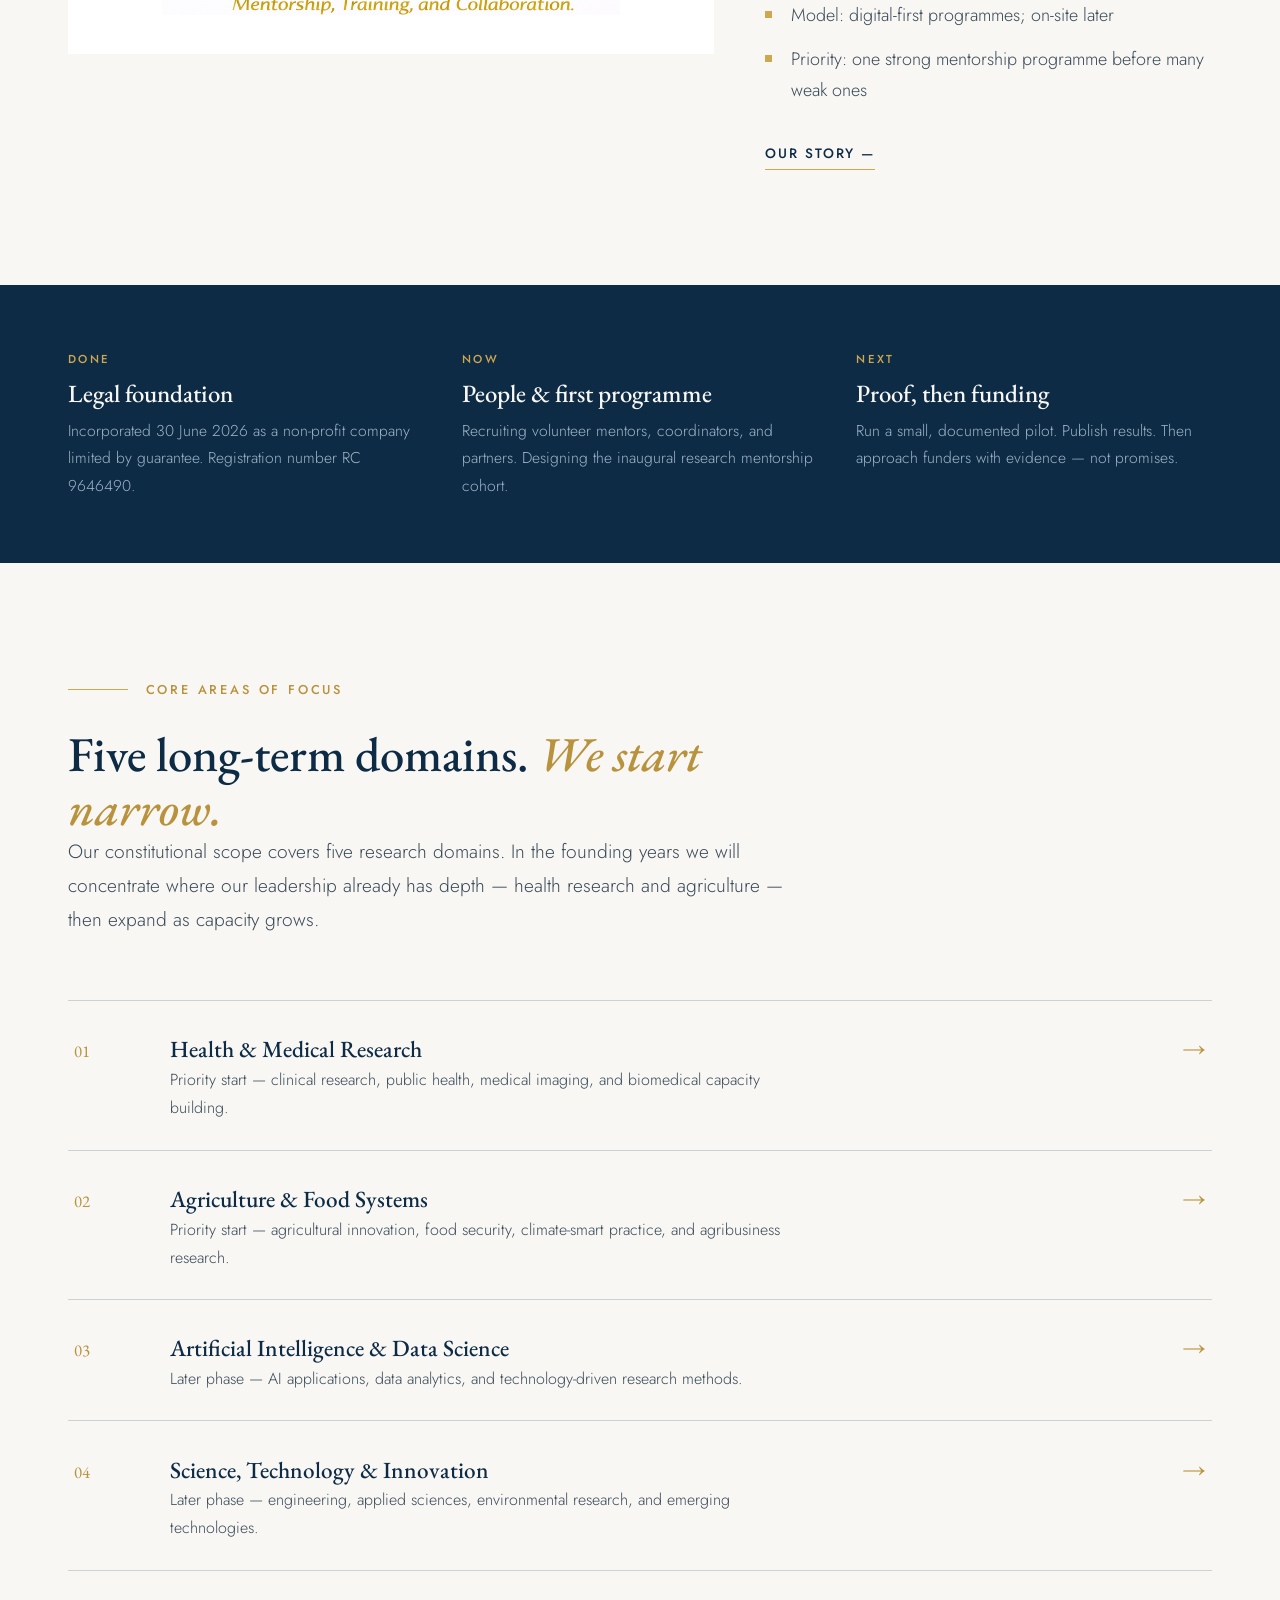
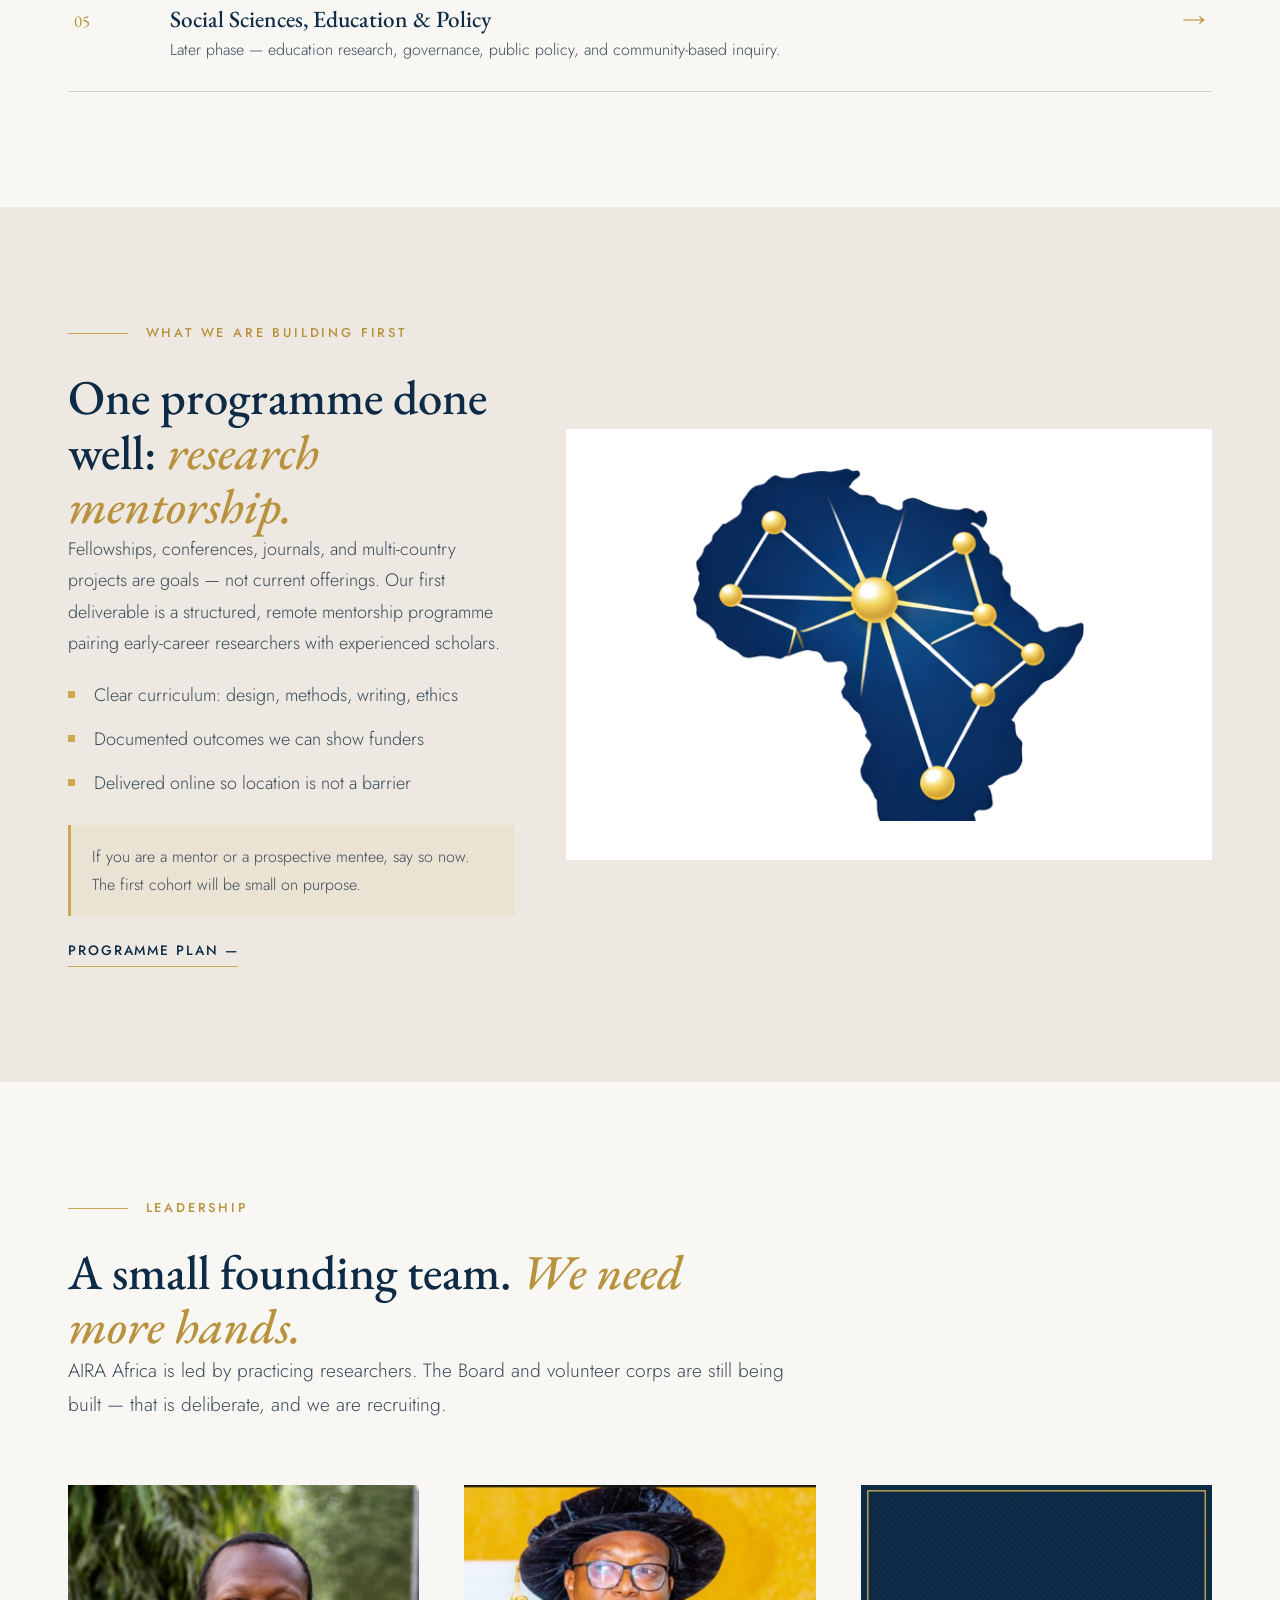
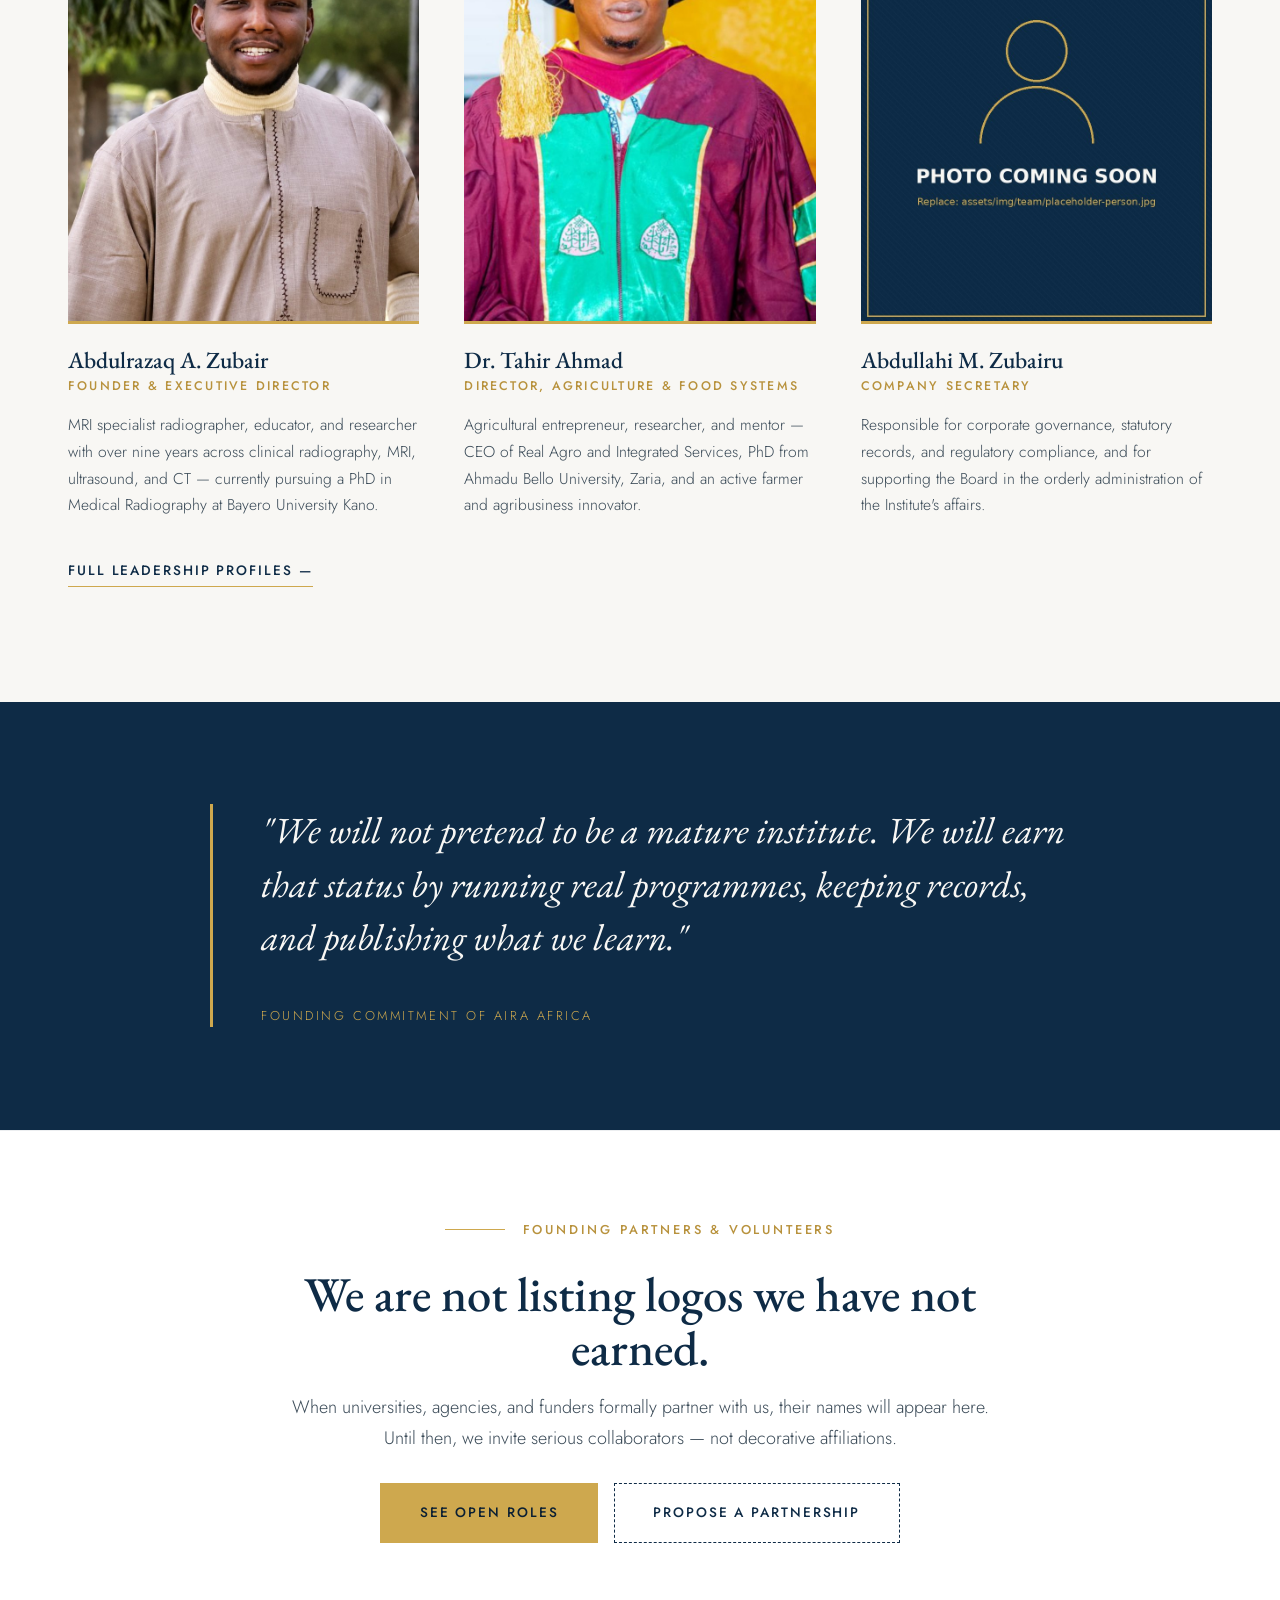
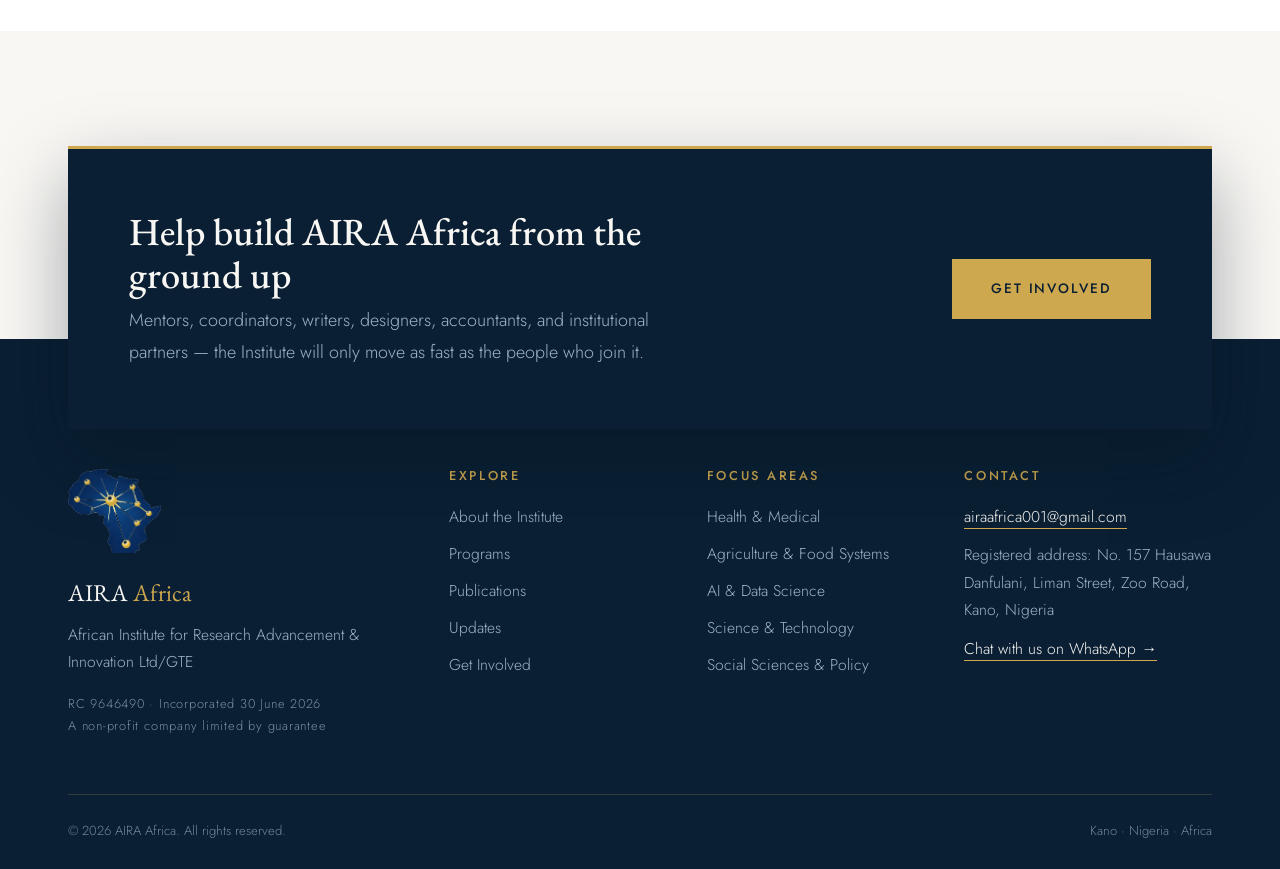
==== commit 1e15e71e: "Make the site honest for founding phase and add startup playbook Stop overclaiming partners, program" ====
--- a/index.html
+++ b/index.html
@@ -4,7 +4,11 @@
 <meta charset="UTF-8">
 <meta name="viewport" content="width=device-width, initial-scale=1.0">
 <title>AIRA Africa — African Institute for Research Advancement &amp; Innovation</title>
-<meta name="description" content="AIRA Africa is a non-profit research institute in Kano, Nigeria, advancing research excellence through mentorship, training, and collaboration across health, agriculture, AI, technology, and social sciences.">
+<meta name="description" content="AIRA Africa is a newly registered non-profit research institute in Kano, Nigeria. We are building research mentorship, training, and collaboration — starting digital-first.">
+<meta property="og:title" content="AIRA Africa — Research mentorship for Africa">
+<meta property="og:description" content="A CAC-registered non-profit institute in Kano. Building research capacity through mentorship and training. Seeking founding volunteers and partners.">
+<meta property="og:type" content="website">
+<meta property="og:url" content="https://airaafrica.com/">
 <link rel="icon" type="image/png" href="assets/img/favicon.png">
 <link rel="preconnect" href="https://fonts.googleapis.com">
 <link rel="preconnect" href="https://fonts.gstatic.com" crossorigin>
@@ -21,9 +25,7 @@
       <a href="about.html">About</a>
       <a href="focus-areas.html">Focus Areas</a>
       <a href="programs.html">Programs</a>
-      <a href="publications.html">Publications</a>
       <a href="get-involved.html">Get Involved</a>
-      <a href="news.html">News</a>
       <a href="contact.html">Contact</a>
     </nav>
     <button class="nav-toggle" id="navToggle" aria-label="Toggle menu" aria-expanded="false"><span></span><span></span><span></span></button>
@@ -34,12 +36,13 @@
 <section class="hero">
   <canvas class="weave-canvas" aria-hidden="true"></canvas>
   <div class="hero-island">
+    <p class="brand-hero">AIRA <span>Africa</span></p>
     <p class="mini-title">African Institute for Research Advancement &amp; Innovation</p>
-    <h1>Advancing research excellence through <em>mentorship, training, and collaboration.</em></h1>
-    <p class="lede">AIRA Africa is a non-profit research institute headquartered in Kano, Nigeria — building the capacity of students, early-career researchers, and professionals to solve Africa's health, agricultural, technological, and societal challenges.</p>
+    <h1>Building research capacity in Africa — <em>starting now, starting honest.</em></h1>
+    <p class="lede">We are a newly registered non-profit in Kano, Nigeria. We do not yet have a funded office or a track record of programmes. What we do have is legal registration, a clear mission, and a digital-first plan to launch research mentorship for students and early-career scholars.</p>
     <div class="hero-actions">
-      <a href="programs.html" class="btn btn-gold">Explore Our Programs</a>
-      <a href="get-involved.html" class="btn btn-outline">Get Involved</a>
+      <a href="get-involved.html" class="btn btn-gold">Volunteer or Partner</a>
+      <a href="about.html" class="btn btn-outline">Who We Are</a>
     </div>
   </div>
   <button class="weave-toggle">Pause background</button>
@@ -54,12 +57,13 @@
       </div>
       <div class="split-body reveal" data-delay="1">
         <p class="mini-title">Who We Are</p>
-        <h2>A non-profit institute, <em>built in Africa, for Africa.</em></h2>
-        <p>The African Institute for Research Advancement &amp; Innovation (AIRA Africa) is a registered non-profit organization engaged in research development, mentorship, and innovation. We design and implement research training programs, workshops, and collaborative projects — and we organize conferences and seminars that connect African researchers to the world.</p>
+        <h2>A registered institute. <em>Not yet a funded one.</em></h2>
+        <p>The African Institute for Research Advancement &amp; Innovation (AIRA Africa) is a company limited by guarantee — RC 9646490 — incorporated under CAMA 2020. Our object is research development, mentorship, and innovation for African scholars.</p>
+        <p>We are in the founding phase: assembling volunteers, designing our first mentorship cohort, and seeking partners who will help us prove the model before we scale.</p>
         <ul class="gold-list">
-          <li>Ethical, interdisciplinary, and globally competitive research</li>
-          <li>Structured mentorship for the next generation of African scholars</li>
-          <li>Partnerships with universities, agencies, and international organizations</li>
+          <li>Legal: CAC-registered non-profit (Ltd/GTE)</li>
+          <li>Model: digital-first programmes; on-site later</li>
+          <li>Priority: one strong mentorship programme before many weak ones</li>
         </ul>
         <a href="about.html" class="more">Our Story —</a>
       </div>
@@ -67,14 +71,25 @@
   </div>
 </section>
 
-<!-- ================= STATS ================= -->
-<section class="stats-band">
-  <div class="wrap">
-    <div class="stats-grid">
-      <div class="stat reveal"><span class="stat-value">2026</span><span class="stat-label">Founded in Kano, Nigeria</span></div>
-      <div class="stat reveal" data-delay="1"><span class="stat-value">RC 9646490</span><span class="stat-label">CAC-registered non-profit</span></div>
-      <div class="stat reveal" data-delay="2"><span class="stat-value">5</span><span class="stat-label">Research focus areas</span></div>
-      <div class="stat reveal" data-delay="3"><span class="stat-value">100%</span><span class="stat-label">Non-profit, limited by guarantee</span></div>
+<!-- ================= BUILDING PHASE ================= -->
+<section class="phase-band">
+  <div class="wrap">
+    <div class="phase-grid">
+      <div class="phase-item reveal">
+        <span class="phase-label">Done</span>
+        <h3>Legal foundation</h3>
+        <p>Incorporated 30 June 2026 as a non-profit company limited by guarantee. Registration number RC 9646490.</p>
+      </div>
+      <div class="phase-item reveal" data-delay="1">
+        <span class="phase-label">Now</span>
+        <h3>People &amp; first programme</h3>
+        <p>Recruiting volunteer mentors, coordinators, and partners. Designing the inaugural research mentorship cohort.</p>
+      </div>
+      <div class="phase-item reveal" data-delay="2">
+        <span class="phase-label">Next</span>
+        <h3>Proof, then funding</h3>
+        <p>Run a small, documented pilot. Publish results. Then approach funders with evidence — not promises.</p>
+      </div>
     </div>
   </div>
 </section>
@@ -84,57 +99,57 @@
   <div class="wrap">
     <div class="section-head reveal">
       <p class="mini-title">Core Areas of Focus</p>
-      <h2>Five domains, <em>one interdisciplinary mission.</em></h2>
-      <p class="lede">AIRA Africa operates across multiple research domains to promote interdisciplinary research advancement and innovation.</p>
+      <h2>Five long-term domains. <em>We start narrow.</em></h2>
+      <p class="lede">Our constitutional scope covers five research domains. In the founding years we will concentrate where our leadership already has depth — health research and agriculture — then expand as capacity grows.</p>
     </div>
     <div class="line-list">
       <a class="line-row reveal" href="focus-areas.html#health">
         <span class="row-num">01</span>
-        <span><h3>Health &amp; Medical Research</h3><p>Clinical research, public health, medical imaging, biomedical sciences, and healthcare innovation.</p></span>
+        <span><h3>Health &amp; Medical Research</h3><p>Priority start — clinical research, public health, medical imaging, and biomedical capacity building.</p></span>
         <span class="row-arrow">→</span>
       </a>
       <a class="line-row reveal" href="focus-areas.html#agriculture">
         <span class="row-num">02</span>
-        <span><h3>Agriculture &amp; Food Systems</h3><p>Agricultural innovation, food security, climate-smart agriculture, agribusiness, and rural development.</p></span>
+        <span><h3>Agriculture &amp; Food Systems</h3><p>Priority start — agricultural innovation, food security, climate-smart practice, and agribusiness research.</p></span>
         <span class="row-arrow">→</span>
       </a>
       <a class="line-row reveal" href="focus-areas.html#ai">
         <span class="row-num">03</span>
-        <span><h3>Artificial Intelligence &amp; Data Science</h3><p>AI applications, digital innovation, data analytics, machine learning, and technology-driven research.</p></span>
+        <span><h3>Artificial Intelligence &amp; Data Science</h3><p>Later phase — AI applications, data analytics, and technology-driven research methods.</p></span>
         <span class="row-arrow">→</span>
       </a>
       <a class="line-row reveal" href="focus-areas.html#science">
         <span class="row-num">04</span>
-        <span><h3>Science, Technology &amp; Innovation</h3><p>Engineering, applied sciences, environmental research, and emerging technologies.</p></span>
+        <span><h3>Science, Technology &amp; Innovation</h3><p>Later phase — engineering, applied sciences, environmental research, and emerging technologies.</p></span>
         <span class="row-arrow">→</span>
       </a>
       <a class="line-row reveal" href="focus-areas.html#social">
         <span class="row-num">05</span>
-        <span><h3>Social Sciences, Education &amp; Policy</h3><p>Education research, development studies, governance, public policy, and community-based research.</p></span>
-        <span class="row-arrow">→</span>
-      </a>
-    </div>
-  </div>
-</section>
-
-<!-- ================= PROGRAMS PREVIEW ================= -->
+        <span><h3>Social Sciences, Education &amp; Policy</h3><p>Later phase — education research, governance, public policy, and community-based inquiry.</p></span>
+        <span class="row-arrow">→</span>
+      </a>
+    </div>
+  </div>
+</section>
+
+<!-- ================= FIRST PROGRAMME ================= -->
 <section class="section off">
   <div class="wrap">
     <div class="split flip">
       <div class="split-media reveal">
-        <img src="assets/img/placeholders/activity-1.jpg" alt="Placeholder for a photo of an AIRA Africa mentorship or training session">
+        <img class="contain" src="assets/img/logo-mark.png" alt="AIRA Africa emblem">
       </div>
       <div class="split-body reveal" data-delay="1">
-        <p class="mini-title">What We Do</p>
-        <h2>Programs that turn <em>potential</em> into research capacity.</h2>
-        <p>From structured research mentorship and fellowships to capacity-building workshops, academic bootcamps, conferences, and collaborative innovation projects — our programs meet researchers where they are, online first and on-site as we grow.</p>
+        <p class="mini-title">What We Are Building First</p>
+        <h2>One programme done well: <em>research mentorship.</em></h2>
+        <p>Fellowships, conferences, journals, and multi-country projects are goals — not current offerings. Our first deliverable is a structured, remote mentorship programme pairing early-career researchers with experienced scholars.</p>
         <ul class="gold-list">
-          <li>Research mentorship &amp; training programs</li>
-          <li>Fellowships &amp; internships for early-career researchers</li>
-          <li>Workshops, bootcamps, conferences &amp; symposiums</li>
-          <li>Collaborative research &amp; innovation initiatives</li>
-        </ul>
-        <a href="programs.html" class="more">All Programs —</a>
+          <li>Clear curriculum: design, methods, writing, ethics</li>
+          <li>Documented outcomes we can show funders</li>
+          <li>Delivered online so location is not a barrier</li>
+        </ul>
+        <p class="launch-note">If you are a mentor or a prospective mentee, say so now. The first cohort will be small on purpose.</p>
+        <a href="programs.html" class="more">Programme Plan —</a>
       </div>
     </div>
   </div>
@@ -145,8 +160,8 @@
   <div class="wrap">
     <div class="section-head reveal">
       <p class="mini-title">Leadership</p>
-      <h2>Guided by <em>researchers.</em></h2>
-      <p class="lede">AIRA Africa is led by practicing researchers and professionals — people who live the work the Institute exists to advance.</p>
+      <h2>A small founding team. <em>We need more hands.</em></h2>
+      <p class="lede">AIRA Africa is led by practicing researchers. The Board and volunteer corps are still being built — that is deliberate, and we are recruiting.</p>
     </div>
     <div class="team-grid">
       <div class="team-member reveal">
@@ -162,7 +177,7 @@
         <p>Agricultural entrepreneur, researcher, and mentor — CEO of Real Agro and Integrated Services, PhD from Ahmadu Bello University, Zaria, and an active farmer and agribusiness innovator.</p>
       </div>
       <div class="team-member reveal" data-delay="2">
-        <div class="team-photo"><img src="assets/img/team/placeholder-person.jpg" alt="Placeholder portrait for Abdullahi Muhammad Zubairu"></div>
+        <div class="team-photo"><img src="assets/img/team/placeholder-person.jpg" alt="Portrait placeholder for Abdullahi Muhammad Zubairu"></div>
         <h3>Abdullahi M. Zubairu</h3>
         <span class="team-role">Company Secretary</span>
         <p>Responsible for corporate governance, statutory records, and regulatory compliance, and for supporting the Board in the orderly administration of the Institute's affairs.</p>
@@ -176,21 +191,23 @@
 <section class="quote-band">
   <div class="wrap">
     <blockquote class="reveal">
-      <p>"We exist so that the next generation of African researchers never has to choose between staying home and doing world-class research."</p>
-      <cite>From the founding objectives of AIRA Africa</cite>
+      <p>"We will not pretend to be a mature institute. We will earn that status by running real programmes, keeping records, and publishing what we learn."</p>
+      <cite>Founding commitment of AIRA Africa</cite>
     </blockquote>
   </div>
 </section>
 
-<!-- ================= PARTNERS ================= -->
-<section class="partners-strip">
-  <div class="wrap">
-    <p class="mini-title centered reveal">In Collaboration With</p>
-    <div class="partner-row reveal">
-      <img src="assets/img/placeholders/partner-1.jpg" alt="Partner logo placeholder 1">
-      <img src="assets/img/placeholders/partner-2.jpg" alt="Partner logo placeholder 2">
-      <img src="assets/img/placeholders/partner-3.jpg" alt="Partner logo placeholder 3">
-      <img src="assets/img/placeholders/partner-4.jpg" alt="Partner logo placeholder 4">
+<!-- ================= SEEKING PARTNERS ================= -->
+<section class="partners-invite">
+  <div class="wrap">
+    <div class="partners-invite-inner reveal">
+      <p class="mini-title centered">Founding Partners &amp; Volunteers</p>
+      <h2>We are not listing logos we have not earned.</h2>
+      <p class="lede">When universities, agencies, and funders formally partner with us, their names will appear here. Until then, we invite serious collaborators — not decorative affiliations.</p>
+      <div class="partners-invite-actions">
+        <a href="get-involved.html" class="btn btn-gold">See Open Roles</a>
+        <a href="mailto:airaafrica001@gmail.com?subject=Partnership%20Inquiry%20—%20AIRA%20Africa" class="btn btn-outline">Propose a Partnership</a>
+      </div>
     </div>
   </div>
 </section>
@@ -201,11 +218,11 @@
     <div class="cta-overlap reveal">
       <div class="cta-card">
         <div>
-          <h2>Partner with AIRA Africa</h2>
-          <p>Universities, research institutions, government agencies, funders, and volunteers — there is a place for you in this mission.</p>
+          <h2>Help build AIRA Africa from the ground up</h2>
+          <p>Mentors, coordinators, writers, designers, accountants, and institutional partners — the Institute will only move as fast as the people who join it.</p>
         </div>
         <div class="cta-actions">
-          <a href="#" class="btn btn-gold" data-chat>Start a Conversation</a>
+          <a href="get-involved.html" class="btn btn-gold">Get Involved</a>
         </div>
       </div>
     </div>
@@ -227,7 +244,7 @@
           <li><a href="about.html">About the Institute</a></li>
           <li><a href="programs.html">Programs</a></li>
           <li><a href="publications.html">Publications</a></li>
-          <li><a href="news.html">News &amp; Events</a></li>
+          <li><a href="news.html">Updates</a></li>
           <li><a href="get-involved.html">Get Involved</a></li>
         </ul>
       </div>
@@ -244,7 +261,7 @@
       <div class="footer-contact">
         <h4>Contact</h4>
         <p><a href="mailto:airaafrica001@gmail.com">airaafrica001@gmail.com</a></p>
-        <p>No. 157 Hausawa Danfulani, Liman Street, Zoo Road, Kano, Kano State, Nigeria</p>
+        <p>Registered address: No. 157 Hausawa Danfulani, Liman Street, Zoo Road, Kano, Nigeria</p>
         <p><a href="#" data-chat>Chat with us on WhatsApp →</a></p>
       </div>
     </div>
--- a/css/style.css
+++ b/css/style.css
@@ -767,28 +767,120 @@
 .site-header:not(.scrolled) .main-nav a.active { color: var(--gold); border-color: var(--gold); }
 .site-header:not(.scrolled) .nav-toggle span { background: var(--cream); }
 
-/* ---------- Partners strip ---------- */
-.partners-strip {
+/* ---------- Founding partners invite (honest empty state) ---------- */
+.partners-invite {
   background: var(--white);
   border-top: 1px solid rgba(14, 43, 70, 0.08);
-  padding: clamp(3rem, 6vw, 5rem) 0;
-}
-.partner-row {
-  display: grid;
-  grid-template-columns: repeat(4, 1fr);
-  gap: clamp(1rem, 2.5vw, 2rem);
-  align-items: center;
-}
-.partner-row img {
-  width: 100%;
-  aspect-ratio: 3 / 2;
-  object-fit: cover;
-  opacity: 0.85;
-  transition: opacity 0.3s ease, transform 0.3s ease;
-}
-.partner-row img:hover { opacity: 1; transform: translateY(-3px); }
-@media (max-width: 620px) {
-  .partner-row { grid-template-columns: 1fr 1fr; }
+  padding: clamp(3.5rem, 7vw, 5.5rem) 0;
+}
+.partners-invite-inner {
+  max-width: 720px;
+  margin: 0 auto;
+  text-align: center;
+}
+.partners-invite-inner .mini-title { justify-content: center; }
+.partners-invite-inner h2 { margin-bottom: 1rem; }
+.partners-invite-inner .lede { margin-bottom: 1.8rem; }
+.partners-invite-actions {
+  display: flex;
+  gap: 1rem;
+  flex-wrap: wrap;
+  justify-content: center;
+}
+
+/* ---------- Phase / honesty banners ---------- */
+.phase-band {
+  background: var(--marine);
+  padding: clamp(2.8rem, 5vw, 4.2rem) 0;
+}
+.phase-grid {
+  display: grid;
+  grid-template-columns: repeat(3, 1fr);
+  gap: clamp(1.6rem, 3vw, 2.8rem);
+}
+.phase-item .phase-label {
+  display: block;
+  font-size: 0.72rem;
+  font-weight: 500;
+  letter-spacing: 0.2em;
+  text-transform: uppercase;
+  color: var(--gold);
+  margin-bottom: 0.7rem;
+}
+.phase-item h3 {
+  color: var(--cream);
+  font-size: clamp(1.25rem, 2vw, 1.55rem);
+  margin-bottom: 0.55rem;
+}
+.phase-item p {
+  color: var(--text-light);
+  font-size: 0.98rem;
+  margin: 0;
+}
+
+.status-pill {
+  display: inline-block;
+  font-size: 0.7rem;
+  font-weight: 500;
+  letter-spacing: 0.16em;
+  text-transform: uppercase;
+  color: var(--marine);
+  border: 1px dashed var(--gold-deep);
+  padding: 0.35rem 0.9rem;
+  margin-bottom: 1rem;
+}
+
+.launch-note {
+  border-left: 3px solid var(--gold);
+  background: rgba(206, 168, 78, 0.1);
+  padding: 1.1rem 1.3rem;
+  margin: 1.6rem 0 0;
+  font-size: 1rem;
+}
+
+/* ---------- Volunteer role list ---------- */
+.role-list { border-top: 1px solid rgba(14, 43, 70, 0.18); }
+.role-row {
+  display: grid;
+  grid-template-columns: 1fr auto;
+  gap: 1.5rem;
+  align-items: start;
+  padding: 1.8rem 0.2rem;
+  border-bottom: 1px solid rgba(14, 43, 70, 0.18);
+}
+.role-row h3 { font-size: 1.35rem; margin-bottom: 0.35rem; }
+.role-row .role-meta {
+  font-size: 0.72rem;
+  font-weight: 500;
+  letter-spacing: 0.16em;
+  text-transform: uppercase;
+  color: var(--gold-deep);
+  display: block;
+  margin-bottom: 0.7rem;
+}
+.role-row p { font-size: 1rem; max-width: 640px; margin: 0; }
+.role-row .btn { white-space: nowrap; }
+
+.empty-state {
+  max-width: 640px;
+  padding: 2rem 0 0.5rem;
+}
+.empty-state h3 { margin-bottom: 0.8rem; }
+
+/* ---------- Hero brand wordmark emphasis ---------- */
+.hero-island .brand-hero {
+  font-family: var(--serif);
+  font-size: clamp(1.05rem, 2vw, 1.25rem);
+  letter-spacing: 0.08em;
+  text-transform: uppercase;
+  color: var(--marine);
+  margin-bottom: 0.35rem;
+}
+.hero-island .brand-hero span { color: var(--gold-deep); }
+
+@media (max-width: 860px) {
+  .phase-grid { grid-template-columns: 1fr; }
+  .role-row { grid-template-columns: 1fr; }
 }
 
 /* ---------- Logo/contain images inside split media ---------- */
